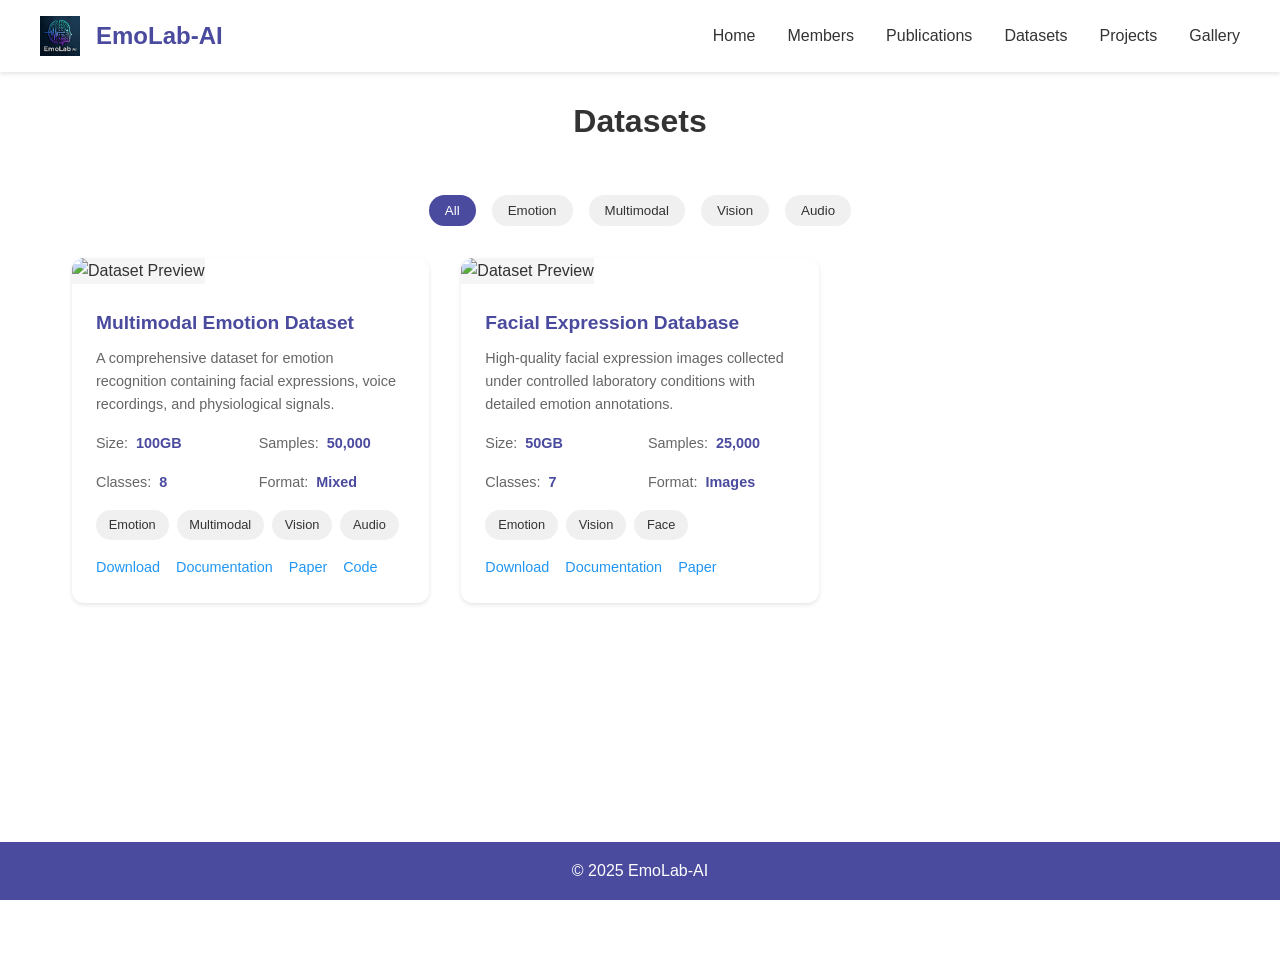
==== datasets.html @ cdc7e097 "version:1.2" ====
<!DOCTYPE html>
<html lang="en">
<head>
    <meta charset="UTF-8">
    <meta name="viewport" content="width=device-width, initial-scale=1.0">
    <title>Datasets - EmoLab-AI</title>
    <style>
        :root {
            --primary-color: #4a4a9e;
            --secondary-color: #2196F3;
            --text-color: #333;
            --background-color: #fff;
        }

        * {
            margin: 0;
            padding: 0;
            box-sizing: border-box;
        }

        body {
            font-family: 'Arial', sans-serif;
            line-height: 1.6;
            color: var(--text-color);
            background-color: var(--background-color);
            margin-bottom: 4rem;
            min-height: 100vh;
            position: relative;
            padding-bottom: 4rem;
        }

        nav {
            background-color: var(--background-color);
            padding: 1rem;
            box-shadow: 0 2px 4px rgba(0,0,0,0.1);
            position: fixed;
            width: 100%;
            top: 0;
            z-index: 1000;
        }

        .nav-container {
            max-width: 1200px;
            margin: 0 auto;
            display: flex;
            justify-content: space-between;
            align-items: center;
        }

        .logo {
            font-size: 1.5rem;
            font-weight: bold;
            color: var(--primary-color);
            text-decoration: none;
            display: flex;
            align-items: center;
            gap: 1rem;
        }

        .logo img {
            height: 40px;
            width: auto;
        }

        .nav-links {
            display: flex;
            gap: 2rem;
        }

        .nav-links a {
            text-decoration: none;
            color: var(--text-color);
            transition: color 0.3s;
        }

        .nav-links a:hover {
            color: var(--secondary-color);
        }

        .container {
            max-width: 1200px;
            margin: 0 auto;
            padding: 6rem 2rem 2rem;
        }

        .page-title {
            text-align: center;
            margin-bottom: 3rem;
        }

        .dataset-filters {
            display: flex;
            justify-content: center;
            gap: 1rem;
            margin-bottom: 2rem;
            flex-wrap: wrap;
        }

        .filter-btn {
            padding: 0.5rem 1rem;
            border: none;
            background-color: #f0f0f0;
            color: var(--text-color);
            border-radius: 20px;
            cursor: pointer;
            transition: all 0.3s;
        }

        .filter-btn:hover,
        .filter-btn.active {
            background-color: var(--primary-color);
            color: white;
        }

        .dataset-grid {
            display: grid;
            grid-template-columns: repeat(auto-fill, minmax(300px, 1fr));
            gap: 2rem;
            margin-top: 2rem;
        }

        .dataset-card {
            background: white;
            border-radius: 12px;
            overflow: hidden;
            box-shadow: 0 2px 4px rgba(0,0,0,0.1);
            transition: transform 0.3s;
        }

        .dataset-card:hover {
            transform: translateY(-5px);
        }

        .dataset-image {
            width: 100%;
            height: 200px;
            object-fit: cover;
            background-color: #f5f5f5;
        }

        .dataset-info {
            padding: 1.5rem;
        }

        .dataset-title {
            font-size: 1.2rem;
            font-weight: bold;
            color: var(--primary-color);
            margin-bottom: 0.5rem;
        }

        .dataset-description {
            font-size: 0.9rem;
            color: #666;
            margin-bottom: 1rem;
        }

        .dataset-stats {
            display: grid;
            grid-template-columns: repeat(2, 1fr);
            gap: 1rem;
            margin-bottom: 1rem;
            font-size: 0.9rem;
        }

        .stat-item {
            display: flex;
            align-items: center;
            gap: 0.5rem;
        }

        .stat-label {
            color: #666;
        }

        .stat-value {
            font-weight: bold;
            color: var(--primary-color);
        }

        .dataset-tags {
            display: flex;
            flex-wrap: wrap;
            gap: 0.5rem;
            margin-bottom: 1rem;
        }

        .dataset-tag {
            background-color: #f0f0f0;
            padding: 0.3rem 0.8rem;
            border-radius: 15px;
            font-size: 0.8rem;
            color: var(--text-color);
        }

        .dataset-links {
            display: flex;
            gap: 1rem;
            margin-top: 1rem;
        }

        .dataset-link {
            color: var(--secondary-color);
            text-decoration: none;
            font-size: 0.9rem;
            display: flex;
            align-items: center;
            gap: 0.3rem;
        }

        .dataset-link:hover {
            text-decoration: underline;
        }

        footer {
            background-color: var(--primary-color);
            color: white;
            text-align: center;
            padding: 1rem;
            position: fixed;
            bottom: 0;
            left: 0;
            width: 100%;
            z-index: 999;
        }

        @media (max-width: 768px) {
            .nav-links {
                gap: 1rem;
            }
            
            .dataset-filters {
                flex-direction: column;
                align-items: stretch;
            }

            .filter-btn {
                width: 100%;
                text-align: center;
            }

            .dataset-grid {
                grid-template-columns: 1fr;
            }
        }
    </style>
</head>
<body>
    <nav>
        <div class="nav-container">
            <a href="index.html" class="logo">
                <img src="logo.png" alt="EmoLab-AI Logo">
                EmoLab-AI
            </a>
            <div class="nav-links">
                <a href="index.html">Home</a>
                <a href="members.html">Members</a>
                <a href="publications.html">Publications</a>
                <a href="datasets.html">Datasets</a>
                <a href="projects.html">Projects</a>
                <a href="gallery.html">Gallery</a>
            </div>
        </div>
    </nav>

    <div class="container">
        <h1 class="page-title">Datasets</h1>

        <div class="dataset-filters">
            <button class="filter-btn active">All</button>
            <button class="filter-btn">Emotion</button>
            <button class="filter-btn">Multimodal</button>
            <button class="filter-btn">Vision</button>
            <button class="filter-btn">Audio</button>
        </div>

        <div class="dataset-grid">
            <!-- Example Dataset Card -->
            <div class="dataset-card">
                <img src="dataset1.jpg" alt="Dataset Preview" class="dataset-image">
                <div class="dataset-info">
                    <div class="dataset-title">Multimodal Emotion Dataset</div>
                    <div class="dataset-description">
                        A comprehensive dataset for emotion recognition containing facial expressions, voice recordings, and physiological signals.
                    </div>
                    <div class="dataset-stats">
                        <div class="stat-item">
                            <span class="stat-label">Size:</span>
                            <span class="stat-value">100GB</span>
                        </div>
                        <div class="stat-item">
                            <span class="stat-label">Samples:</span>
                            <span class="stat-value">50,000</span>
                        </div>
                        <div class="stat-item">
                            <span class="stat-label">Classes:</span>
                            <span class="stat-value">8</span>
                        </div>
                        <div class="stat-item">
                            <span class="stat-label">Format:</span>
                            <span class="stat-value">Mixed</span>
                        </div>
                    </div>
                    <div class="dataset-tags">
                        <span class="dataset-tag">Emotion</span>
                        <span class="dataset-tag">Multimodal</span>
                        <span class="dataset-tag">Vision</span>
                        <span class="dataset-tag">Audio</span>
                    </div>
                    <div class="dataset-links">
                        <a href="#" class="dataset-link">Download</a>
                        <a href="#" class="dataset-link">Documentation</a>
                        <a href="#" class="dataset-link">Paper</a>
                        <a href="#" class="dataset-link">Code</a>
                    </div>
                </div>
            </div>

            <!-- Example Dataset Card -->
            <div class="dataset-card">
                <img src="dataset2.jpg" alt="Dataset Preview" class="dataset-image">
                <div class="dataset-info">
                    <div class="dataset-title">Facial Expression Database</div>
                    <div class="dataset-description">
                        High-quality facial expression images collected under controlled laboratory conditions with detailed emotion annotations.
                    </div>
                    <div class="dataset-stats">
                        <div class="stat-item">
                            <span class="stat-label">Size:</span>
                            <span class="stat-value">50GB</span>
                        </div>
                        <div class="stat-item">
                            <span class="stat-label">Samples:</span>
                            <span class="stat-value">25,000</span>
                        </div>
                        <div class="stat-item">
                            <span class="stat-label">Classes:</span>
                            <span class="stat-value">7</span>
                        </div>
                        <div class="stat-item">
                            <span class="stat-label">Format:</span>
                            <span class="stat-value">Images</span>
                        </div>
                    </div>
                    <div class="dataset-tags">
                        <span class="dataset-tag">Emotion</span>
                        <span class="dataset-tag">Vision</span>
                        <span class="dataset-tag">Face</span>
                    </div>
                    <div class="dataset-links">
                        <a href="#" class="dataset-link">Download</a>
                        <a href="#" class="dataset-link">Documentation</a>
                        <a href="#" class="dataset-link">Paper</a>
                    </div>
                </div>
            </div>
        </div>
    </div>

    <footer>
        <p>© 2025 EmoLab-AI</p>
    </footer>

    <script>
        // Dataset filters
        document.querySelectorAll('.filter-btn').forEach(button => {
            button.addEventListener('click', () => {
                // Remove active class from all buttons
                document.querySelectorAll('.filter-btn').forEach(btn => {
                    btn.classList.remove('active');
                });
                // Add active class to clicked button
                button.classList.add('active');
                // Here you would typically filter the datasets
                // For now, this is just for demonstration
            });
        });
    </script>
</body>
</html>
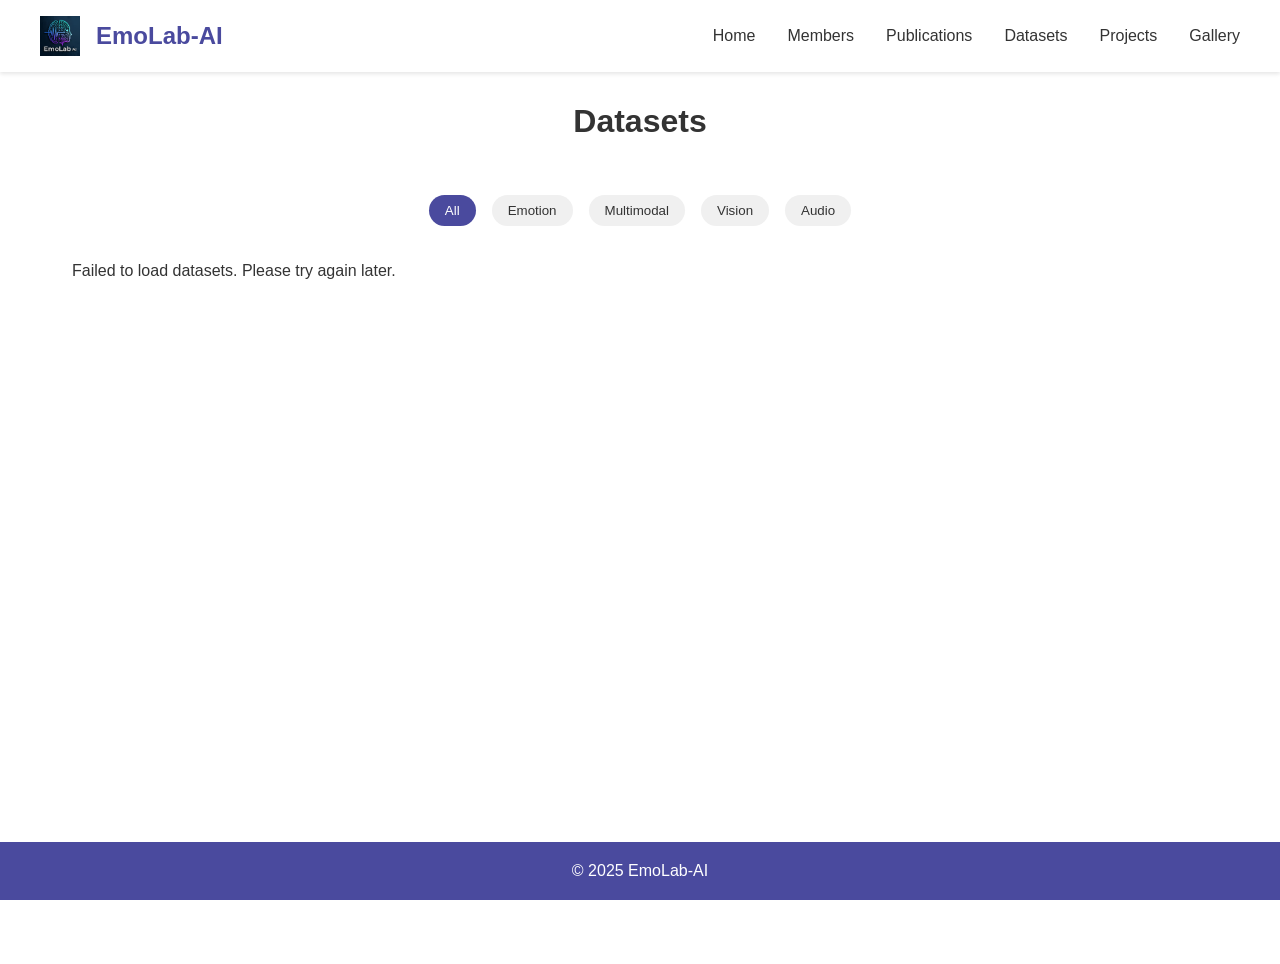
==== commit 5583855a: "浅浅更新" ====
--- a/datasets.html
+++ b/datasets.html
@@ -4,6 +4,7 @@
     <meta charset="UTF-8">
     <meta name="viewport" content="width=device-width, initial-scale=1.0">
     <title>Datasets - EmoLab-AI</title>
+    <link rel="icon" href="logo.png" type="image/png">
     <style>
         :root {
             --primary-color: #4a4a9e;
@@ -274,107 +275,13 @@
             <button class="filter-btn">Audio</button>
         </div>
 
-        <div class="dataset-grid">
-            <!-- Example Dataset Card -->
-            <div class="dataset-card">
-                <img src="dataset1.jpg" alt="Dataset Preview" class="dataset-image">
-                <div class="dataset-info">
-                    <div class="dataset-title">Multimodal Emotion Dataset</div>
-                    <div class="dataset-description">
-                        A comprehensive dataset for emotion recognition containing facial expressions, voice recordings, and physiological signals.
-                    </div>
-                    <div class="dataset-stats">
-                        <div class="stat-item">
-                            <span class="stat-label">Size:</span>
-                            <span class="stat-value">100GB</span>
-                        </div>
-                        <div class="stat-item">
-                            <span class="stat-label">Samples:</span>
-                            <span class="stat-value">50,000</span>
-                        </div>
-                        <div class="stat-item">
-                            <span class="stat-label">Classes:</span>
-                            <span class="stat-value">8</span>
-                        </div>
-                        <div class="stat-item">
-                            <span class="stat-label">Format:</span>
-                            <span class="stat-value">Mixed</span>
-                        </div>
-                    </div>
-                    <div class="dataset-tags">
-                        <span class="dataset-tag">Emotion</span>
-                        <span class="dataset-tag">Multimodal</span>
-                        <span class="dataset-tag">Vision</span>
-                        <span class="dataset-tag">Audio</span>
-                    </div>
-                    <div class="dataset-links">
-                        <a href="#" class="dataset-link">Download</a>
-                        <a href="#" class="dataset-link">Documentation</a>
-                        <a href="#" class="dataset-link">Paper</a>
-                        <a href="#" class="dataset-link">Code</a>
-                    </div>
-                </div>
-            </div>
-
-            <!-- Example Dataset Card -->
-            <div class="dataset-card">
-                <img src="dataset2.jpg" alt="Dataset Preview" class="dataset-image">
-                <div class="dataset-info">
-                    <div class="dataset-title">Facial Expression Database</div>
-                    <div class="dataset-description">
-                        High-quality facial expression images collected under controlled laboratory conditions with detailed emotion annotations.
-                    </div>
-                    <div class="dataset-stats">
-                        <div class="stat-item">
-                            <span class="stat-label">Size:</span>
-                            <span class="stat-value">50GB</span>
-                        </div>
-                        <div class="stat-item">
-                            <span class="stat-label">Samples:</span>
-                            <span class="stat-value">25,000</span>
-                        </div>
-                        <div class="stat-item">
-                            <span class="stat-label">Classes:</span>
-                            <span class="stat-value">7</span>
-                        </div>
-                        <div class="stat-item">
-                            <span class="stat-label">Format:</span>
-                            <span class="stat-value">Images</span>
-                        </div>
-                    </div>
-                    <div class="dataset-tags">
-                        <span class="dataset-tag">Emotion</span>
-                        <span class="dataset-tag">Vision</span>
-                        <span class="dataset-tag">Face</span>
-                    </div>
-                    <div class="dataset-links">
-                        <a href="#" class="dataset-link">Download</a>
-                        <a href="#" class="dataset-link">Documentation</a>
-                        <a href="#" class="dataset-link">Paper</a>
-                    </div>
-                </div>
-            </div>
-        </div>
+        <div class="dataset-grid"></div>
     </div>
 
     <footer>
         <p>© 2025 EmoLab-AI</p>
     </footer>
 
-    <script>
-        // Dataset filters
-        document.querySelectorAll('.filter-btn').forEach(button => {
-            button.addEventListener('click', () => {
-                // Remove active class from all buttons
-                document.querySelectorAll('.filter-btn').forEach(btn => {
-                    btn.classList.remove('active');
-                });
-                // Add active class to clicked button
-                button.classList.add('active');
-                // Here you would typically filter the datasets
-                // For now, this is just for demonstration
-            });
-        });
-    </script>
+    <script src="js/datasets.js"></script>
 </body>
-</html> +</html>
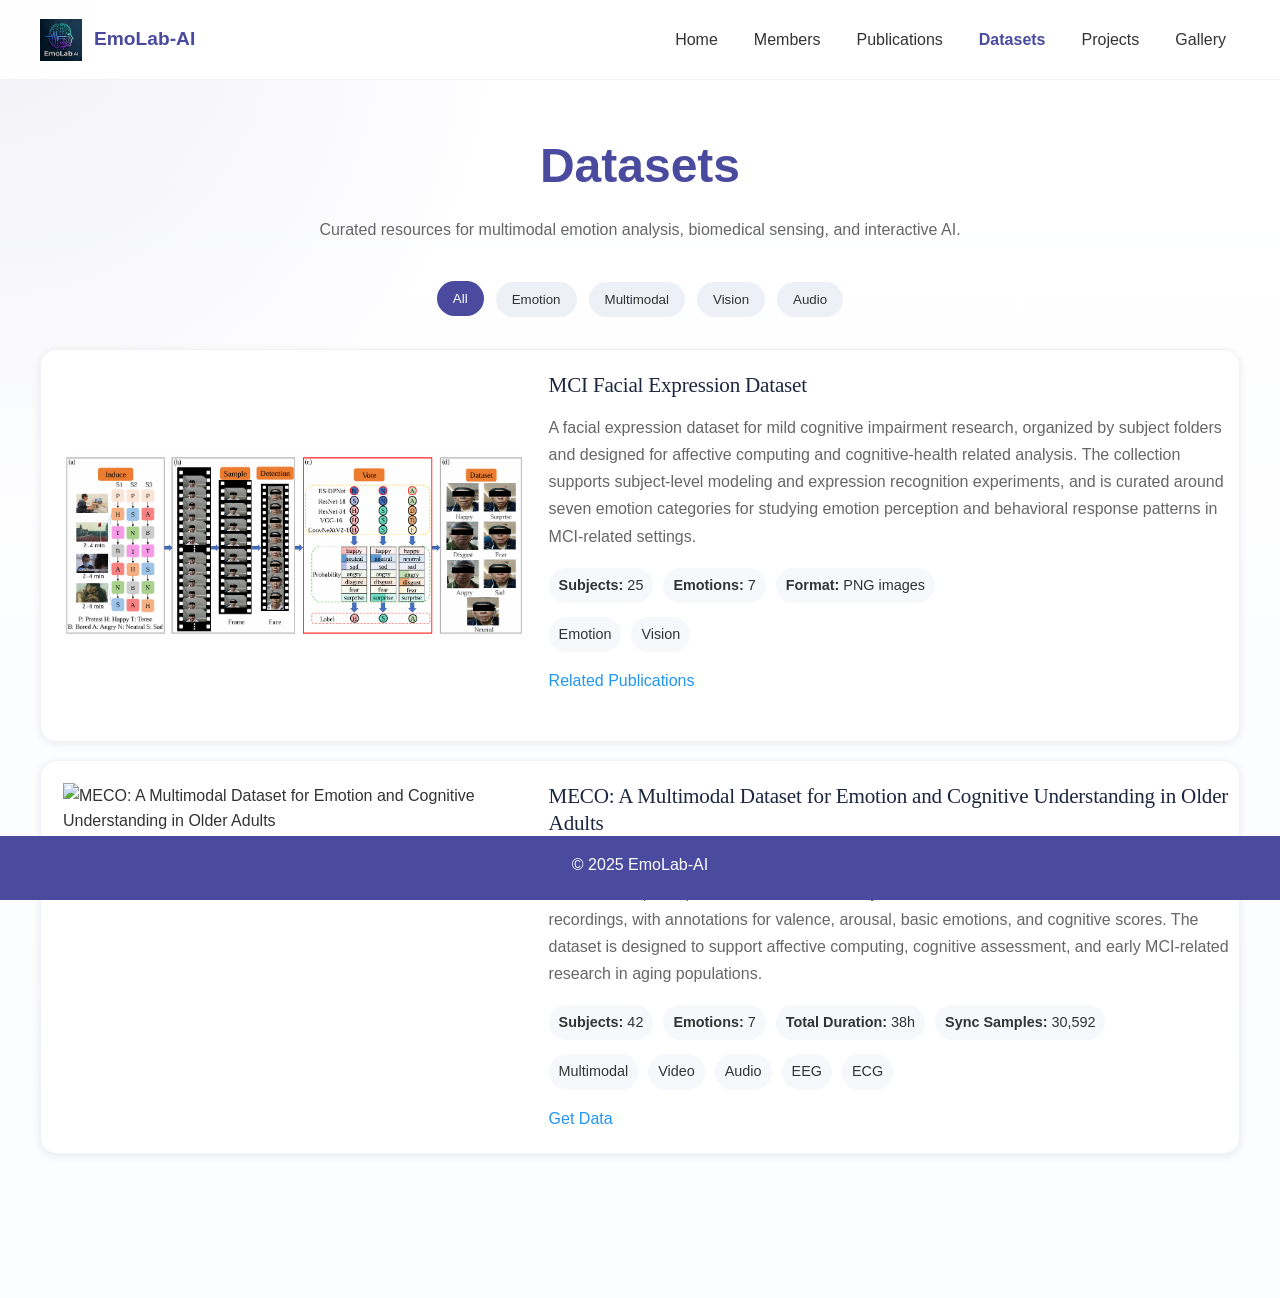
==== commit bc8a7780: "update some information" ====
--- a/datasets.html
+++ b/datasets.html
@@ -1,287 +1,129 @@
-<!DOCTYPE html>
+﻿<!DOCTYPE html>
 <html lang="en">
 <head>
     <meta charset="UTF-8">
     <meta name="viewport" content="width=device-width, initial-scale=1.0">
     <title>Datasets - EmoLab-AI</title>
     <link rel="icon" href="logo.png" type="image/png">
+    <link rel="stylesheet" href="css/common.css">
     <style>
-        :root {
-            --primary-color: #4a4a9e;
-            --secondary-color: #2196F3;
-            --text-color: #333;
-            --background-color: #fff;
-        }
-
-        * {
-            margin: 0;
-            padding: 0;
-            box-sizing: border-box;
-        }
-
-        body {
-            font-family: 'Arial', sans-serif;
-            line-height: 1.6;
-            color: var(--text-color);
-            background-color: var(--background-color);
-            margin-bottom: 4rem;
-            min-height: 100vh;
-            position: relative;
-            padding-bottom: 4rem;
-        }
-
-        nav {
-            background-color: var(--background-color);
-            padding: 1rem;
-            box-shadow: 0 2px 4px rgba(0,0,0,0.1);
-            position: fixed;
-            width: 100%;
-            top: 0;
-            z-index: 1000;
-        }
-
-        .nav-container {
-            max-width: 1200px;
-            margin: 0 auto;
-            display: flex;
-            justify-content: space-between;
-            align-items: center;
-        }
-
-        .logo {
-            font-size: 1.5rem;
-            font-weight: bold;
-            color: var(--primary-color);
-            text-decoration: none;
-            display: flex;
-            align-items: center;
-            gap: 1rem;
-        }
-
-        .logo img {
-            height: 40px;
-            width: auto;
-        }
-
-        .nav-links {
-            display: flex;
-            gap: 2rem;
-        }
-
-        .nav-links a {
-            text-decoration: none;
-            color: var(--text-color);
-            transition: color 0.3s;
-        }
-
-        .nav-links a:hover {
-            color: var(--secondary-color);
-        }
-
-        .container {
-            max-width: 1200px;
-            margin: 0 auto;
-            padding: 6rem 2rem 2rem;
-        }
-
-        .page-title {
-            text-align: center;
-            margin-bottom: 3rem;
-        }
-
-        .dataset-filters {
-            display: flex;
-            justify-content: center;
-            gap: 1rem;
-            margin-bottom: 2rem;
-            flex-wrap: wrap;
-        }
-
-        .filter-btn {
-            padding: 0.5rem 1rem;
-            border: none;
-            background-color: #f0f0f0;
-            color: var(--text-color);
-            border-radius: 20px;
-            cursor: pointer;
-            transition: all 0.3s;
-        }
-
-        .filter-btn:hover,
-        .filter-btn.active {
-            background-color: var(--primary-color);
-            color: white;
-        }
-
         .dataset-grid {
             display: grid;
-            grid-template-columns: repeat(auto-fill, minmax(300px, 1fr));
-            gap: 2rem;
-            margin-top: 2rem;
+            grid-template-columns: 1fr;
+            gap: 18px;
         }
 
         .dataset-card {
-            background: white;
-            border-radius: 12px;
+            display: flex;
+            gap: 24px;
+            padding: 22px;
+            align-items: stretch;
             overflow: hidden;
-            box-shadow: 0 2px 4px rgba(0,0,0,0.1);
-            transition: transform 0.3s;
-        }
-
-        .dataset-card:hover {
-            transform: translateY(-5px);
         }
 
         .dataset-image {
-            width: 100%;
-            height: 200px;
-            object-fit: cover;
-            background-color: #f5f5f5;
+            width: 40%;
+            flex: 0 0 40%;
+            aspect-ratio: 4 / 3;
+            object-fit: contain;
+            background: transparent;
+            border: 0;
+            border-radius: 0;
+            padding: 0;
         }
 
         .dataset-info {
-            padding: 1.5rem;
+            width: 60%;
+            flex: 0 0 60%;
+            padding: 0;
+            min-width: 0;
         }
 
         .dataset-title {
-            font-size: 1.2rem;
-            font-weight: bold;
-            color: var(--primary-color);
-            margin-bottom: 0.5rem;
+            margin: 0 0 14px;
+            font-size: clamp(1.28rem, 1.65vw, 1.72rem);
+            line-height: 1.3;
+            letter-spacing: -0.01em;
+            color: #1d2740;
+            font-family: Georgia, "Times New Roman", serif;
+            font-weight: 400;
         }
 
         .dataset-description {
-            font-size: 0.9rem;
-            color: #666;
-            margin-bottom: 1rem;
+            margin: 0 0 18px;
+            color: var(--muted-text-color);
+            line-height: 1.7;
+        }
+
+        .dataset-stats,
+        .dataset-tags,
+        .dataset-links {
+            display: flex;
+            flex-wrap: wrap;
+            gap: 10px;
         }
 
         .dataset-stats {
-            display: grid;
-            grid-template-columns: repeat(2, 1fr);
-            gap: 1rem;
-            margin-bottom: 1rem;
+            margin-bottom: 14px;
+        }
+
+        .stat-item,
+        .dataset-tag {
+            padding: 6px 10px;
+            border-radius: 999px;
+            background: var(--surface-color);
             font-size: 0.9rem;
         }
 
-        .stat-item {
-            display: flex;
-            align-items: center;
-            gap: 0.5rem;
-        }
-
-        .stat-label {
-            color: #666;
-        }
-
-        .stat-value {
-            font-weight: bold;
-            color: var(--primary-color);
-        }
-
-        .dataset-tags {
-            display: flex;
-            flex-wrap: wrap;
-            gap: 0.5rem;
-            margin-bottom: 1rem;
-        }
-
-        .dataset-tag {
-            background-color: #f0f0f0;
-            padding: 0.3rem 0.8rem;
-            border-radius: 15px;
-            font-size: 0.8rem;
-            color: var(--text-color);
-        }
-
         .dataset-links {
-            display: flex;
-            gap: 1rem;
-            margin-top: 1rem;
+            margin-top: 16px;
         }
 
         .dataset-link {
             color: var(--secondary-color);
             text-decoration: none;
-            font-size: 0.9rem;
-            display: flex;
-            align-items: center;
-            gap: 0.3rem;
         }
 
-        .dataset-link:hover {
-            text-decoration: underline;
-        }
-
-        footer {
-            background-color: var(--primary-color);
-            color: white;
-            text-align: center;
-            padding: 1rem;
-            position: fixed;
-            bottom: 0;
-            left: 0;
-            width: 100%;
-            z-index: 999;
-        }
-
-        @media (max-width: 768px) {
-            .nav-links {
-                gap: 1rem;
-            }
-            
-            .dataset-filters {
+        @media (max-width: 860px) {
+            .dataset-card {
                 flex-direction: column;
-                align-items: stretch;
             }
 
-            .filter-btn {
+            .dataset-image,
+            .dataset-info {
                 width: 100%;
-                text-align: center;
+                flex-basis: auto;
             }
 
-            .dataset-grid {
-                grid-template-columns: 1fr;
+            .dataset-image {
+                aspect-ratio: 16 / 9;
             }
         }
     </style>
 </head>
-<body>
-    <nav>
-        <div class="nav-container">
-            <a href="index.html" class="logo">
-                <img src="logo.png" alt="EmoLab-AI Logo">
-                EmoLab-AI
-            </a>
-            <div class="nav-links">
-                <a href="index.html">Home</a>
-                <a href="members.html">Members</a>
-                <a href="publications.html">Publications</a>
-                <a href="datasets.html">Datasets</a>
-                <a href="projects.html">Projects</a>
-                <a href="gallery.html">Gallery</a>
+<body data-page="datasets">
+    <div data-site-nav></div>
+
+    <main>
+        <section class="page-section">
+            <div class="container">
+                <h1 class="page-title">Datasets</h1>
+                <p class="page-subtitle">Curated resources for multimodal emotion analysis, biomedical sensing, and interactive AI.</p>
+                <div class="filter-bar">
+                    <button class="filter-btn active">All</button>
+                    <button class="filter-btn">Emotion</button>
+                    <button class="filter-btn">Multimodal</button>
+                    <button class="filter-btn">Vision</button>
+                    <button class="filter-btn">Audio</button>
+                </div>
+                <div class="dataset-grid"></div>
             </div>
-        </div>
-    </nav>
+        </section>
+    </main>
 
-    <div class="container">
-        <h1 class="page-title">Datasets</h1>
+    <div data-site-footer></div>
 
-        <div class="dataset-filters">
-            <button class="filter-btn active">All</button>
-            <button class="filter-btn">Emotion</button>
-            <button class="filter-btn">Multimodal</button>
-            <button class="filter-btn">Vision</button>
-            <button class="filter-btn">Audio</button>
-        </div>
-
-        <div class="dataset-grid"></div>
-    </div>
-
-    <footer>
-        <p>© 2025 EmoLab-AI</p>
-    </footer>
-
+    <script src="js/site.js"></script>
     <script src="js/datasets.js"></script>
 </body>
-</html>+</html>
--- a/css/common.css
+++ b/css/common.css
@@ -0,0 +1,241 @@
+﻿:root {
+    --primary-color: #4a4a9e;
+    --secondary-color: #2196f3;
+    --text-color: #333333;
+    --muted-text-color: #666666;
+    --border-color: #e7e7ef;
+    --background-color: #ffffff;
+    --surface-color: #f7f8fc;
+    --shadow-sm: 0 2px 8px rgba(18, 25, 38, 0.08);
+    --shadow-md: 0 10px 30px rgba(18, 25, 38, 0.12);
+    --radius-sm: 10px;
+    --radius-md: 16px;
+    --radius-lg: 24px;
+    --content-width: 1200px;
+    --nav-height: 80px;
+    --footer-height: 64px;
+}
+
+* {
+    box-sizing: border-box;
+}
+
+html {
+    scroll-behavior: smooth;
+}
+
+body {
+    margin: 0;
+    font-family: "Segoe UI", Arial, sans-serif;
+    line-height: 1.6;
+    color: var(--text-color);
+    background:
+        radial-gradient(circle at top left, rgba(74, 74, 158, 0.08), transparent 28%),
+        linear-gradient(180deg, #ffffff 0%, #fbfcff 100%);
+}
+
+img {
+    max-width: 100%;
+    display: block;
+}
+
+a {
+    color: inherit;
+}
+
+main {
+    min-height: calc(100vh - var(--nav-height));
+    padding-top: var(--nav-height);
+    padding-bottom: calc(var(--footer-height) + 32px);
+}
+
+.container {
+    width: min(var(--content-width), calc(100% - 32px));
+    margin: 0 auto;
+}
+
+.site-nav {
+    position: fixed;
+    top: 0;
+    left: 0;
+    right: 0;
+    z-index: 1000;
+    height: var(--nav-height);
+    background: rgba(255, 255, 255, 0.92);
+    backdrop-filter: blur(16px);
+    border-bottom: 1px solid rgba(74, 74, 158, 0.08);
+}
+
+.site-nav__inner {
+    height: 100%;
+    display: flex;
+    align-items: center;
+    justify-content: space-between;
+    gap: 24px;
+}
+
+.site-brand {
+    display: inline-flex;
+    align-items: center;
+    gap: 12px;
+    text-decoration: none;
+    font-weight: 700;
+    font-size: 1.2rem;
+    color: var(--primary-color);
+}
+
+.site-brand img {
+    width: 42px;
+    height: 42px;
+    object-fit: contain;
+}
+
+.site-nav__links {
+    display: flex;
+    flex-wrap: wrap;
+    gap: 8px;
+}
+
+.site-nav__links a {
+    text-decoration: none;
+    color: var(--text-color);
+    padding: 10px 14px;
+    font-weight: 400;
+    transition: color 0.2s ease, font-weight 0.2s ease;
+}
+
+.site-nav__links a:hover,
+.site-nav__links a.is-active {
+    color: var(--primary-color);
+    font-weight: 700;
+}
+
+.page-section {
+    padding: 48px 0;
+}
+
+.page-title {
+    margin: 0 0 12px;
+    text-align: center;
+    font-size: clamp(2rem, 4vw, 3rem);
+    color: var(--primary-color);
+}
+
+.page-subtitle {
+    max-width: 760px;
+    margin: 0 auto 40px;
+    text-align: center;
+    color: var(--muted-text-color);
+}
+
+.hero-banner {
+    padding: 72px 0 48px;
+    color: #ffffff;
+    background: linear-gradient(135deg, #3f4398 0%, #2296f3 100%);
+}
+
+.hero-banner h1 {
+    margin: 0;
+    font-size: clamp(2.6rem, 7vw, 4.8rem);
+    line-height: 1.05;
+}
+
+.hero-banner p {
+    margin: 18px 0 0;
+    max-width: 720px;
+    font-size: 1.1rem;
+}
+
+.card {
+    background: var(--background-color);
+    border: 1px solid rgba(74, 74, 158, 0.08);
+    border-radius: var(--radius-md);
+    box-shadow: var(--shadow-sm);
+}
+
+.filter-bar {
+    display: flex;
+    justify-content: center;
+    flex-wrap: wrap;
+    gap: 12px;
+    margin-bottom: 32px;
+}
+
+.filter-btn {
+    border: 0;
+    border-radius: 999px;
+    padding: 10px 16px;
+    background: #edf1f7;
+    color: var(--text-color);
+    cursor: pointer;
+    transition: transform 0.2s ease, background-color 0.2s ease, color 0.2s ease;
+}
+
+.filter-btn:hover,
+.filter-btn.active {
+    background: var(--primary-color);
+    color: #ffffff;
+    transform: translateY(-1px);
+}
+
+.empty-state {
+    margin: 0;
+    padding: 28px;
+    text-align: center;
+    color: var(--muted-text-color);
+    background: rgba(74, 74, 158, 0.04);
+    border-radius: var(--radius-md);
+}
+
+.site-footer {
+    background-color: var(--primary-color);
+    color: white;
+    text-align: center;
+    padding: 1rem;
+    position: fixed;
+    bottom: 0;
+    left: 0;
+    width: 100%;
+    min-height: var(--footer-height);
+    z-index: 999;
+}
+
+.site-footer__inner {
+    max-width: 1200px;
+    margin: 0 auto;
+}
+
+.site-footer__inner p {
+    margin: 0;
+}
+
+@media (max-width: 860px) {
+    .site-nav {
+        height: auto;
+    }
+
+    main {
+        padding-top: 130px;
+        padding-bottom: calc(var(--footer-height) + 28px);
+    }
+
+    .site-nav__inner {
+        padding: 14px 0;
+        align-items: flex-start;
+        flex-direction: column;
+    }
+
+    .site-nav__links {
+        width: 100%;
+    }
+}
+
+@media (max-width: 640px) {
+    .container {
+        width: min(var(--content-width), calc(100% - 24px));
+    }
+
+    .page-section {
+        padding: 40px 0;
+    }
+}
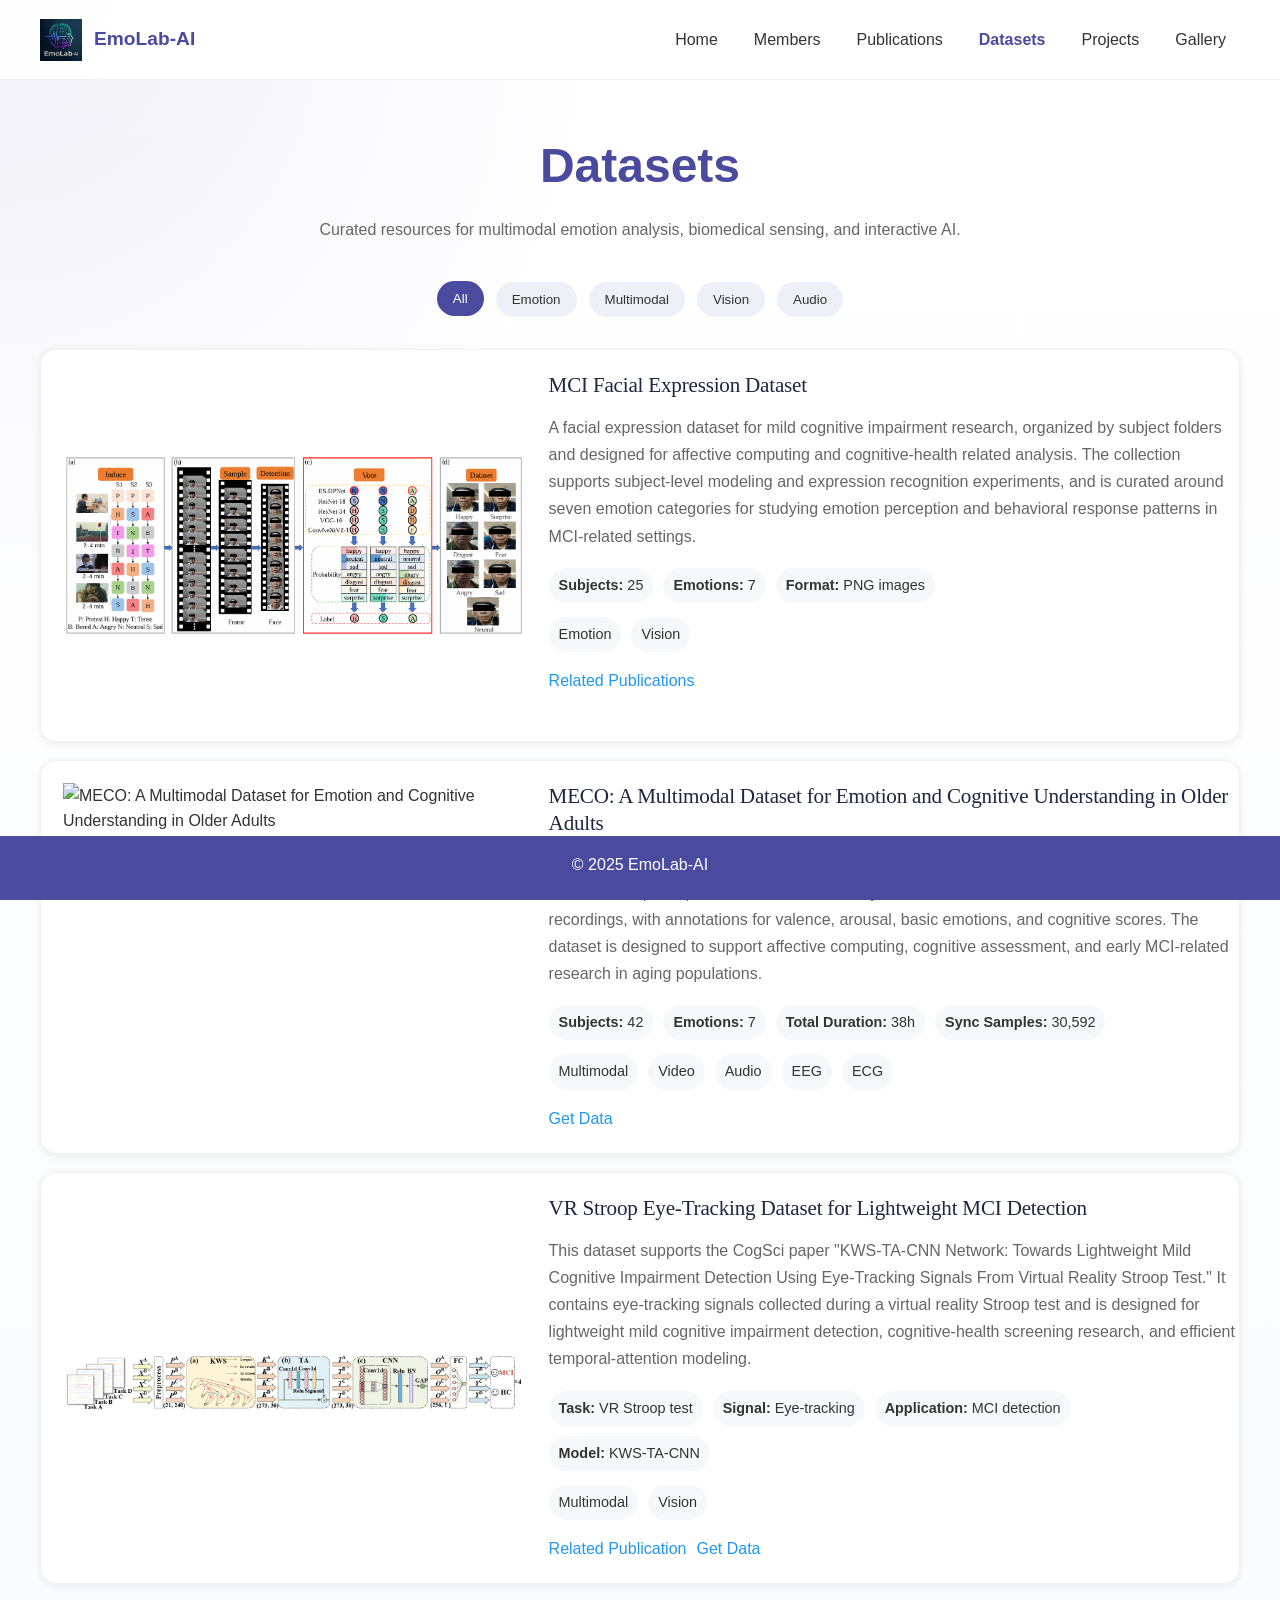
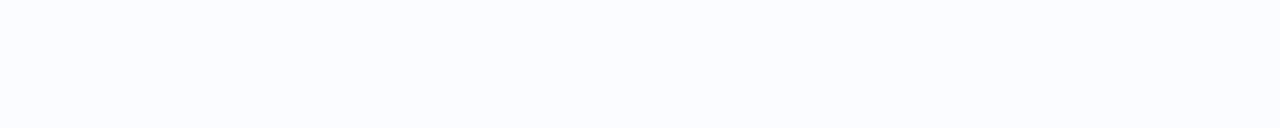
==== commit eacbddf8: "fix(members, publications): update script versioning and improve dataset link rendering" ====
--- a/datasets.html
+++ b/datasets.html
@@ -80,8 +80,110 @@
         }
 
         .dataset-link {
+            border: 0;
+            background: transparent;
             color: var(--secondary-color);
             text-decoration: none;
+            cursor: pointer;
+            font: inherit;
+            padding: 0;
+        }
+
+        .dataset-link:hover {
+            text-decoration: underline;
+        }
+
+        .dataset-modal {
+            position: fixed;
+            inset: 0;
+            z-index: 1000;
+            display: none;
+            align-items: center;
+            justify-content: center;
+            padding: 28px;
+            background: rgba(15, 23, 42, 0.58);
+        }
+
+        .dataset-modal.is-open {
+            display: flex;
+        }
+
+        .dataset-modal-panel {
+            width: min(960px, 100%);
+            max-height: 92vh;
+            display: flex;
+            flex-direction: column;
+            overflow: hidden;
+            border-radius: 8px;
+            background: #fff;
+            box-shadow: 0 24px 70px rgba(15, 23, 42, 0.3);
+        }
+
+        .dataset-modal-header {
+            display: flex;
+            align-items: flex-start;
+            justify-content: space-between;
+            gap: 18px;
+            padding: 20px 22px 16px;
+            border-bottom: 1px solid var(--border-color);
+        }
+
+        .dataset-modal-title {
+            margin: 0 0 8px;
+            color: #1d2740;
+            font-size: 1.25rem;
+            line-height: 1.35;
+            font-family: Georgia, "Times New Roman", serif;
+            font-weight: 400;
+        }
+
+        .dataset-modal-note {
+            margin: 0;
+            color: var(--muted-text-color);
+            line-height: 1.55;
+        }
+
+        .dataset-modal-close {
+            flex: 0 0 auto;
+            width: 36px;
+            height: 36px;
+            border: 1px solid var(--border-color);
+            border-radius: 50%;
+            background: #fff;
+            color: #1d2740;
+            cursor: pointer;
+            font-size: 1.35rem;
+            line-height: 1;
+        }
+
+        .dataset-modal-actions {
+            display: flex;
+            flex-wrap: wrap;
+            gap: 12px;
+            padding: 14px 22px;
+            border-bottom: 1px solid var(--border-color);
+        }
+
+        .dataset-modal-action {
+            border: 1.5px solid #2b64ff;
+            border-radius: 8px;
+            padding: 8px 14px;
+            background: #fff;
+            color: #2b64ff;
+            text-decoration: none;
+            font-size: 0.96rem;
+            line-height: 1;
+        }
+
+        .dataset-modal-action:hover {
+            background: #2b64ff;
+            color: #fff;
+        }
+
+        .dataset-modal-frame {
+            width: 100%;
+            height: min(68vh, 720px);
+            border: 0;
         }
 
         @media (max-width: 860px) {
@@ -97,6 +199,22 @@
 
             .dataset-image {
                 aspect-ratio: 16 / 9;
+            }
+
+            .dataset-modal {
+                padding: 12px;
+            }
+
+            .dataset-modal-header {
+                padding: 16px;
+            }
+
+            .dataset-modal-actions {
+                padding: 12px 16px;
+            }
+
+            .dataset-modal-frame {
+                height: 62vh;
             }
         }
     </style>
@@ -121,6 +239,23 @@
         </section>
     </main>
 
+    <div class="dataset-modal" id="datasetAccessModal" aria-hidden="true">
+        <div class="dataset-modal-panel" role="dialog" aria-modal="true" aria-labelledby="datasetAccessTitle">
+            <div class="dataset-modal-header">
+                <div>
+                    <h2 class="dataset-modal-title" id="datasetAccessTitle">Dataset Access Application Form</h2>
+                    <p class="dataset-modal-note">Please print and complete this application form, then send the signed copy to <a href="mailto:shuai@stu.njmu.edu.cn">shuai@stu.njmu.edu.cn</a>.</p>
+                </div>
+                <button class="dataset-modal-close" type="button" data-close-dataset-modal aria-label="Close">&times;</button>
+            </div>
+            <div class="dataset-modal-actions">
+                <a class="dataset-modal-action" id="datasetApplicationOpenLink" href="info/datasets/license_1220.pdf" target="_blank" rel="noreferrer">Open PDF</a>
+                <a class="dataset-modal-action" href="mailto:shuai@stu.njmu.edu.cn">Email Completed Form</a>
+            </div>
+            <iframe class="dataset-modal-frame" id="datasetApplicationFrame" title="Dataset access application form"></iframe>
+        </div>
+    </div>
+
     <div data-site-footer></div>
 
     <script src="js/site.js"></script>
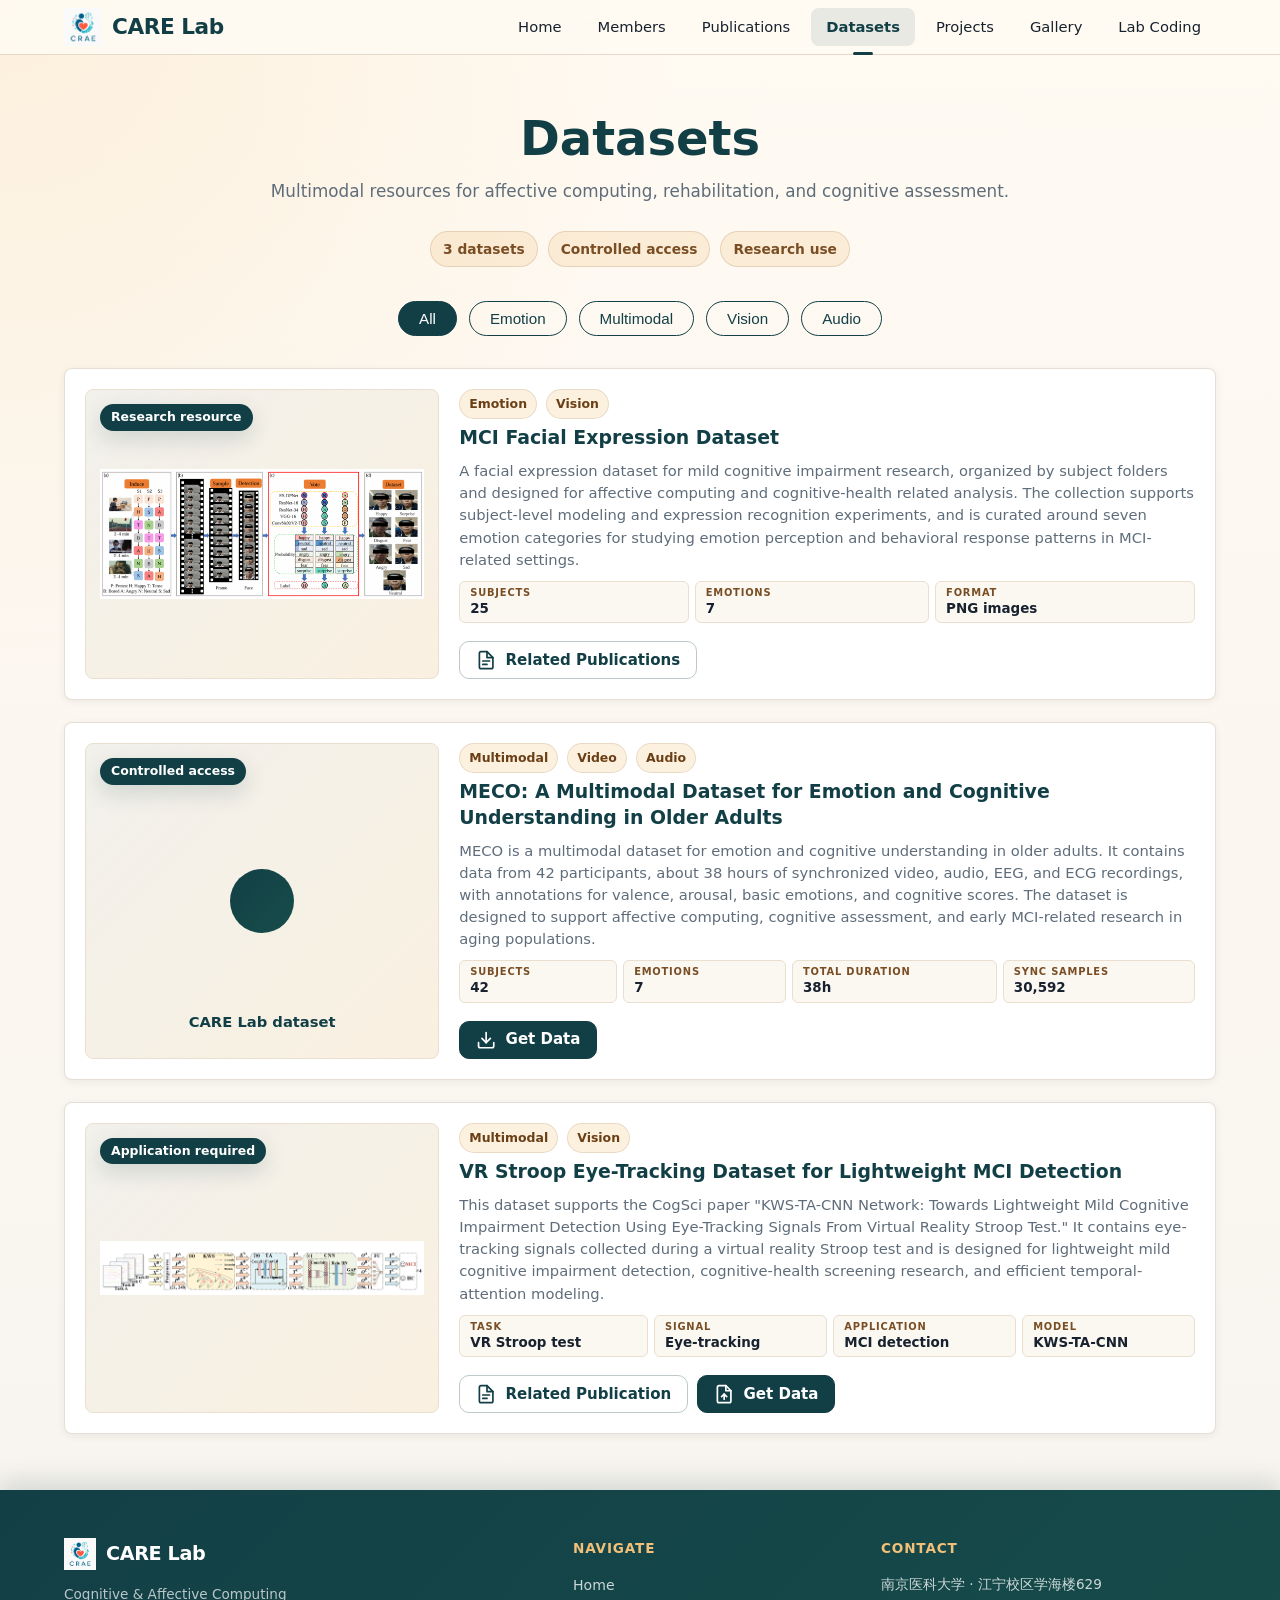
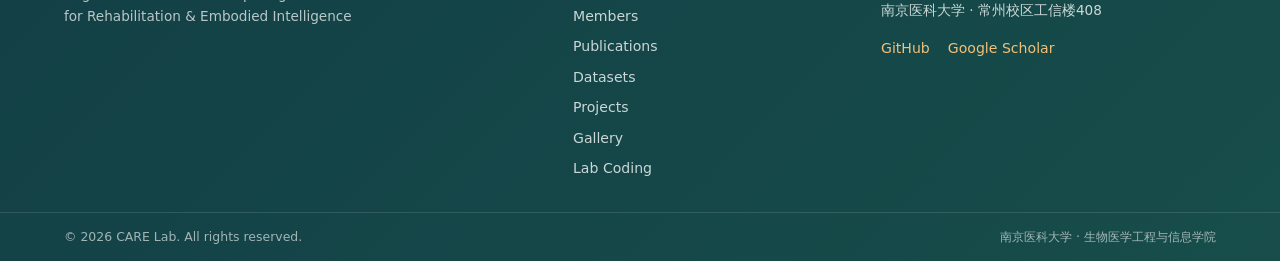
==== commit ba53d4f6: "feat: restructure project for CARE Lab branding and add new member information" ====
--- a/datasets.html
+++ b/datasets.html
@@ -3,221 +3,11 @@
 <head>
     <meta charset="UTF-8">
     <meta name="viewport" content="width=device-width, initial-scale=1.0">
-    <title>Datasets - EmoLab-AI</title>
+    <meta name="color-scheme" content="light dark">
+    <title>Datasets - CARE Lab</title>
     <link rel="icon" href="logo.png" type="image/png">
     <link rel="stylesheet" href="css/common.css">
-    <style>
-        .dataset-grid {
-            display: grid;
-            grid-template-columns: 1fr;
-            gap: 18px;
-        }
-
-        .dataset-card {
-            display: flex;
-            gap: 24px;
-            padding: 22px;
-            align-items: stretch;
-            overflow: hidden;
-        }
-
-        .dataset-image {
-            width: 40%;
-            flex: 0 0 40%;
-            aspect-ratio: 4 / 3;
-            object-fit: contain;
-            background: transparent;
-            border: 0;
-            border-radius: 0;
-            padding: 0;
-        }
-
-        .dataset-info {
-            width: 60%;
-            flex: 0 0 60%;
-            padding: 0;
-            min-width: 0;
-        }
-
-        .dataset-title {
-            margin: 0 0 14px;
-            font-size: clamp(1.28rem, 1.65vw, 1.72rem);
-            line-height: 1.3;
-            letter-spacing: -0.01em;
-            color: #1d2740;
-            font-family: Georgia, "Times New Roman", serif;
-            font-weight: 400;
-        }
-
-        .dataset-description {
-            margin: 0 0 18px;
-            color: var(--muted-text-color);
-            line-height: 1.7;
-        }
-
-        .dataset-stats,
-        .dataset-tags,
-        .dataset-links {
-            display: flex;
-            flex-wrap: wrap;
-            gap: 10px;
-        }
-
-        .dataset-stats {
-            margin-bottom: 14px;
-        }
-
-        .stat-item,
-        .dataset-tag {
-            padding: 6px 10px;
-            border-radius: 999px;
-            background: var(--surface-color);
-            font-size: 0.9rem;
-        }
-
-        .dataset-links {
-            margin-top: 16px;
-        }
-
-        .dataset-link {
-            border: 0;
-            background: transparent;
-            color: var(--secondary-color);
-            text-decoration: none;
-            cursor: pointer;
-            font: inherit;
-            padding: 0;
-        }
-
-        .dataset-link:hover {
-            text-decoration: underline;
-        }
-
-        .dataset-modal {
-            position: fixed;
-            inset: 0;
-            z-index: 1000;
-            display: none;
-            align-items: center;
-            justify-content: center;
-            padding: 28px;
-            background: rgba(15, 23, 42, 0.58);
-        }
-
-        .dataset-modal.is-open {
-            display: flex;
-        }
-
-        .dataset-modal-panel {
-            width: min(960px, 100%);
-            max-height: 92vh;
-            display: flex;
-            flex-direction: column;
-            overflow: hidden;
-            border-radius: 8px;
-            background: #fff;
-            box-shadow: 0 24px 70px rgba(15, 23, 42, 0.3);
-        }
-
-        .dataset-modal-header {
-            display: flex;
-            align-items: flex-start;
-            justify-content: space-between;
-            gap: 18px;
-            padding: 20px 22px 16px;
-            border-bottom: 1px solid var(--border-color);
-        }
-
-        .dataset-modal-title {
-            margin: 0 0 8px;
-            color: #1d2740;
-            font-size: 1.25rem;
-            line-height: 1.35;
-            font-family: Georgia, "Times New Roman", serif;
-            font-weight: 400;
-        }
-
-        .dataset-modal-note {
-            margin: 0;
-            color: var(--muted-text-color);
-            line-height: 1.55;
-        }
-
-        .dataset-modal-close {
-            flex: 0 0 auto;
-            width: 36px;
-            height: 36px;
-            border: 1px solid var(--border-color);
-            border-radius: 50%;
-            background: #fff;
-            color: #1d2740;
-            cursor: pointer;
-            font-size: 1.35rem;
-            line-height: 1;
-        }
-
-        .dataset-modal-actions {
-            display: flex;
-            flex-wrap: wrap;
-            gap: 12px;
-            padding: 14px 22px;
-            border-bottom: 1px solid var(--border-color);
-        }
-
-        .dataset-modal-action {
-            border: 1.5px solid #2b64ff;
-            border-radius: 8px;
-            padding: 8px 14px;
-            background: #fff;
-            color: #2b64ff;
-            text-decoration: none;
-            font-size: 0.96rem;
-            line-height: 1;
-        }
-
-        .dataset-modal-action:hover {
-            background: #2b64ff;
-            color: #fff;
-        }
-
-        .dataset-modal-frame {
-            width: 100%;
-            height: min(68vh, 720px);
-            border: 0;
-        }
-
-        @media (max-width: 860px) {
-            .dataset-card {
-                flex-direction: column;
-            }
-
-            .dataset-image,
-            .dataset-info {
-                width: 100%;
-                flex-basis: auto;
-            }
-
-            .dataset-image {
-                aspect-ratio: 16 / 9;
-            }
-
-            .dataset-modal {
-                padding: 12px;
-            }
-
-            .dataset-modal-header {
-                padding: 16px;
-            }
-
-            .dataset-modal-actions {
-                padding: 12px 16px;
-            }
-
-            .dataset-modal-frame {
-                height: 62vh;
-            }
-        }
-    </style>
+    <link rel="stylesheet" href="css/datasets.css">
 </head>
 <body data-page="datasets">
     <div data-site-nav></div>
@@ -226,7 +16,12 @@
         <section class="page-section">
             <div class="container">
                 <h1 class="page-title">Datasets</h1>
-                <p class="page-subtitle">Curated resources for multimodal emotion analysis, biomedical sensing, and interactive AI.</p>
+                <p class="page-subtitle">Multimodal resources for affective computing, rehabilitation, and cognitive assessment.</p>
+                <div class="dataset-summary" aria-label="Dataset catalog summary">
+                    <span>3 datasets</span>
+                    <span>Controlled access</span>
+                    <span>Research use</span>
+                </div>
                 <div class="filter-bar">
                     <button class="filter-btn active">All</button>
                     <button class="filter-btn">Emotion</button>
--- a/css/common.css
+++ b/css/common.css
@@ -1,37 +1,23 @@
-﻿:root {
-    --primary-color: #4a4a9e;
-    --secondary-color: #2196f3;
-    --text-color: #333333;
-    --muted-text-color: #666666;
-    --border-color: #e7e7ef;
-    --background-color: #ffffff;
-    --surface-color: #f7f8fc;
-    --shadow-sm: 0 2px 8px rgba(18, 25, 38, 0.08);
-    --shadow-md: 0 10px 30px rgba(18, 25, 38, 0.12);
-    --radius-sm: 10px;
-    --radius-md: 16px;
-    --radius-lg: 24px;
-    --content-width: 1200px;
-    --nav-height: 80px;
-    --footer-height: 64px;
+/* === Base & Reset === */
+html {
+    scroll-behavior: smooth;
 }
 
 * {
     box-sizing: border-box;
 }
 
-html {
-    scroll-behavior: smooth;
-}
-
 body {
+    font-family: "Segoe UI", system-ui, -apple-system, sans-serif;
     margin: 0;
-    font-family: "Segoe UI", Arial, sans-serif;
+    padding: 0;
     line-height: 1.6;
     color: var(--text-color);
     background:
-        radial-gradient(circle at top left, rgba(74, 74, 158, 0.08), transparent 28%),
-        linear-gradient(180deg, #ffffff 0%, #fbfcff 100%);
+        radial-gradient(circle at top left, rgba(242, 192, 120, 0.18), transparent 30%),
+        linear-gradient(180deg, #fffaf2 0%, #f6f3ee 100%);
+    min-height: 100vh;
+    overflow-x: hidden;
 }
 
 img {
@@ -43,81 +29,59 @@
     color: inherit;
 }
 
+/* === CSS Variables === */
+:root {
+    --primary-color: #123f46;
+    --primary-hover: #0b3036;
+    --secondary-color: #7a4e24;
+    --accent-color: #f2c078;
+    --accent-soft: #f6d89a;
+    --text-color: #18222f;
+    --muted-text-color: #5f6d7a;
+    --border-color: #e4d9ca;
+    --background-color: #f6f3ee;
+    --surface-color: #ffffff;
+    --white: #ffffff;
+    --filter-btn-bg: #efe9dd;
+    --nav-bg: rgba(255, 250, 242, 0.94);
+    --primary-bg-light: rgba(18, 63, 70, 0.09);
+    --primary-bg-lighter: rgba(18, 63, 70, 0.06);
+    --primary-bg-lightest: rgba(18, 63, 70, 0.04);
+    --accent-bg-light: rgba(242, 192, 120, 0.22);
+    --primary-glow: rgba(18, 63, 70, 0.16);
+    --modal-overlay: rgba(15, 23, 42, 0.58);
+    --modal-shadow: 0 24px 70px rgba(15, 23, 42, 0.3);
+    --shadow-sm: 0 2px 8px rgba(0, 0, 0, 0.06);
+    --shadow-md: 0 10px 30px rgba(0, 0, 0, 0.1);
+    --radius-sm: 8px;
+    --radius-md: 14px;
+    --nav-height: 56px;
+    --footer-height: 74px;
+    --content-width: 1200px;
+    --font-serif: Georgia, "Times New Roman", serif;
+    --font-mono: 'Consolas', 'Courier New', monospace;
+}
+
+/* === Layout === */
+.container {
+    max-width: var(--content-width);
+    margin: 0 auto;
+    padding: 0 24px;
+}
+
 main {
-    min-height: calc(100vh - var(--nav-height));
-    padding-top: var(--nav-height);
-    padding-bottom: calc(var(--footer-height) + 32px);
-}
-
-.container {
-    width: min(var(--content-width), calc(100% - 32px));
-    margin: 0 auto;
-}
-
-.site-nav {
-    position: fixed;
-    top: 0;
-    left: 0;
-    right: 0;
-    z-index: 1000;
-    height: var(--nav-height);
-    background: rgba(255, 255, 255, 0.92);
-    backdrop-filter: blur(16px);
-    border-bottom: 1px solid rgba(74, 74, 158, 0.08);
-}
-
-.site-nav__inner {
-    height: 100%;
-    display: flex;
-    align-items: center;
-    justify-content: space-between;
-    gap: 24px;
-}
-
-.site-brand {
-    display: inline-flex;
-    align-items: center;
-    gap: 12px;
-    text-decoration: none;
-    font-weight: 700;
-    font-size: 1.2rem;
-    color: var(--primary-color);
-}
-
-.site-brand img {
-    width: 42px;
-    height: 42px;
-    object-fit: contain;
-}
-
-.site-nav__links {
-    display: flex;
-    flex-wrap: wrap;
-    gap: 8px;
-}
-
-.site-nav__links a {
-    text-decoration: none;
-    color: var(--text-color);
-    padding: 10px 14px;
-    font-weight: 400;
-    transition: color 0.2s ease, font-weight 0.2s ease;
-}
-
-.site-nav__links a:hover,
-.site-nav__links a.is-active {
-    color: var(--primary-color);
-    font-weight: 700;
+    min-height: calc(100vh - 140px);
 }
 
 .page-section {
-    padding: 48px 0;
+    padding: 56px 0;
 }
 
 .page-title {
     margin: 0 0 12px;
     text-align: center;
     font-size: clamp(2rem, 4vw, 3rem);
+    line-height: 1.15;
     color: var(--primary-color);
 }
 
@@ -126,31 +90,293 @@
     margin: 0 auto 40px;
     text-align: center;
     color: var(--muted-text-color);
-}
-
-.hero-banner {
-    padding: 72px 0 48px;
-    color: #ffffff;
-    background: linear-gradient(135deg, #3f4398 0%, #2296f3 100%);
-}
-
-.hero-banner h1 {
+    font-size: 1.05rem;
+}
+
+/* === Navigation === */
+.site-nav {
+    display: flex;
+    justify-content: space-between;
+    align-items: center;
+    padding: 8px 32px;
+    background: var(--nav-bg);
+    backdrop-filter: blur(8px);
+    border-bottom: 1px solid var(--border-color);
+    position: sticky;
+    top: 0;
+    z-index: 1000;
+}
+
+.site-nav__inner {
+    display: flex;
+    justify-content: space-between;
+    align-items: center;
+    width: 100%;
+}
+
+.site-brand {
+    display: flex;
+    align-items: center;
+    gap: 10px;
+    text-decoration: none;
+    color: var(--primary-color);
+    font-size: 1.35rem;
+    font-weight: 700;
+    letter-spacing: -0.02em;
+}
+
+.site-brand img {
+    width: 38px;
+    height: 38px;
+    object-fit: contain;
+    display: block;
+}
+
+.site-nav__logo a {
+    font-size: 1.35rem;
+    font-weight: 700;
+    color: var(--primary-color);
+    text-decoration: none;
+    letter-spacing: -0.02em;
+}
+
+.site-nav__links {
+    display: flex;
+    flex-wrap: wrap;
+    justify-content: flex-end;
+    gap: 6px;
+    list-style: none;
     margin: 0;
-    font-size: clamp(2.6rem, 7vw, 4.8rem);
-    line-height: 1.05;
-}
-
-.hero-banner p {
-    margin: 18px 0 0;
-    max-width: 720px;
-    font-size: 1.1rem;
-}
-
+    padding: 0;
+}
+
+.site-nav__links a {
+    text-decoration: none;
+    color: var(--text-color);
+    font-weight: 500;
+    font-size: 0.92rem;
+    padding: 7px 15px;
+    border-radius: 8px;
+    transition: color 0.2s ease, background-color 0.2s ease;
+    position: relative;
+}
+
+.site-nav__links a:hover {
+    color: var(--primary-color);
+    background: var(--primary-bg-lighter);
+}
+
+.site-nav__links a.active,
+.site-nav__links a.is-active {
+    color: var(--primary-color);
+    background: var(--primary-bg-light);
+    font-weight: 600;
+}
+
+.site-nav__links a.active::after,
+.site-nav__links a.is-active::after {
+    content: "";
+    position: absolute;
+    bottom: -9px;
+    left: 50%;
+    transform: translateX(-50%);
+    width: 20px;
+    height: 3px;
+    border-radius: 2px;
+    background: var(--primary-color);
+}
+
+/* === Hamburger Menu === */
+.site-nav__hamburger {
+    display: none;
+    flex-direction: column;
+    justify-content: center;
+    gap: 5px;
+    width: 32px;
+    height: 32px;
+    padding: 0;
+    border: 0;
+    background: none;
+    cursor: pointer;
+    z-index: 1100;
+}
+
+.site-nav__hamburger span {
+    display: block;
+    width: 100%;
+    height: 2.5px;
+    border-radius: 2px;
+    background: var(--text-color);
+    transition: transform 0.3s ease, opacity 0.3s ease;
+}
+
+.site-nav.nav--open .site-nav__hamburger span:nth-child(1) {
+    transform: translateY(7.5px) rotate(45deg);
+}
+
+.site-nav.nav--open .site-nav__hamburger span:nth-child(2) {
+    opacity: 0;
+}
+
+.site-nav.nav--open .site-nav__hamburger span:nth-child(3) {
+    transform: translateY(-7.5px) rotate(-45deg);
+}
+
+/* Mobile nav overlay */
+.site-nav__overlay {
+    display: none;
+    position: fixed;
+    inset: 0;
+    background: rgba(0, 0, 0, 0.35);
+    z-index: 1050;
+}
+
+.nav--open .site-nav__overlay {
+    display: block;
+}
+
+/* === Footer === */
+.site-footer {
+    z-index: 1000;
+    color: var(--white);
+    background: linear-gradient(135deg, var(--primary-color), #174d4a);
+    box-shadow: 0 -8px 24px var(--primary-glow);
+}
+
+.site-footer__inner {
+    max-width: var(--content-width);
+    margin: 0 auto;
+    padding: 48px 24px 32px;
+    display: grid;
+    grid-template-columns: 1.4fr 0.8fr 1fr;
+    gap: 40px;
+}
+
+.site-footer__brand {
+    display: flex;
+    flex-direction: column;
+    gap: 14px;
+}
+
+.site-footer__logo {
+    display: flex;
+    align-items: center;
+    gap: 10px;
+    text-decoration: none;
+    color: var(--white);
+    font-size: 1.2rem;
+    font-weight: 700;
+    letter-spacing: -0.02em;
+}
+
+.site-footer__logo img {
+    width: 32px;
+    height: 32px;
+    object-fit: contain;
+}
+
+.site-footer__tagline {
+    margin: 0;
+    font-size: 0.85rem;
+    line-height: 1.6;
+    opacity: 0.7;
+}
+
+.site-footer__col h3 {
+    margin: 0 0 14px;
+    font-size: 0.85rem;
+    font-weight: 600;
+    text-transform: uppercase;
+    letter-spacing: 0.06em;
+    color: var(--accent-color);
+}
+
+.site-footer__links {
+    display: flex;
+    flex-direction: column;
+    gap: 8px;
+}
+
+.site-footer__links a {
+    color: var(--white);
+    opacity: 0.78;
+    text-decoration: none;
+    font-size: 0.88rem;
+    transition: opacity 0.2s ease;
+}
+
+.site-footer__links a:hover {
+    opacity: 1;
+}
+
+.site-footer__address {
+    font-style: normal;
+    display: flex;
+    flex-direction: column;
+    gap: 6px;
+    margin: 0 0 16px;
+    font-size: 0.85rem;
+    opacity: 0.78;
+    line-height: 1.5;
+}
+
+.site-footer__external {
+    display: flex;
+    gap: 18px;
+}
+
+.site-footer__external a {
+    color: var(--accent-color);
+    text-decoration: none;
+    font-size: 0.88rem;
+    transition: opacity 0.2s ease;
+}
+
+.site-footer__external a:hover {
+    opacity: 0.75;
+}
+
+.site-footer__bottom {
+    border-top: 1px solid rgba(255, 255, 255, 0.12);
+    padding: 14px 24px;
+}
+
+.site-footer__bottom-inner {
+    display: flex;
+    justify-content: space-between;
+    align-items: center;
+    flex-wrap: wrap;
+    gap: 6px;
+    font-size: 0.78rem;
+    opacity: 0.6;
+}
+
+/* === Card === */
 .card {
-    background: var(--background-color);
-    border: 1px solid rgba(74, 74, 158, 0.08);
+    background: var(--surface-color);
     border-radius: var(--radius-md);
+    padding: 28px;
     box-shadow: var(--shadow-sm);
+    border: 1px solid var(--border-color);
+    transition: box-shadow 0.3s ease, transform 0.3s ease;
+}
+
+.card:hover {
+    box-shadow: var(--shadow-md);
+    transform: translateY(-2px);
+}
+
+/* === Filter Buttons === */
+.filter-btn {
+    padding: 8px 20px;
+    border: 1.5px solid var(--primary-color);
+    border-radius: 24px;
+    background: transparent;
+    color: var(--primary-color);
+    cursor: pointer;
+    font-size: 0.95rem;
+    font-weight: 500;
+    transition: background-color 0.2s ease, color 0.2s ease;
 }
 
 .filter-bar {
@@ -161,81 +387,276 @@
     margin-bottom: 32px;
 }
 
-.filter-btn {
-    border: 0;
-    border-radius: 999px;
-    padding: 10px 16px;
-    background: #edf1f7;
-    color: var(--text-color);
-    cursor: pointer;
-    transition: transform 0.2s ease, background-color 0.2s ease, color 0.2s ease;
-}
-
-.filter-btn:hover,
-.filter-btn.active {
+.filter-btn.active,
+.filter-btn:hover {
     background: var(--primary-color);
-    color: #ffffff;
-    transform: translateY(-1px);
-}
-
+    color: var(--white);
+}
+
+/* === Empty State === */
 .empty-state {
-    margin: 0;
-    padding: 28px;
     text-align: center;
+    padding: 60px 24px;
     color: var(--muted-text-color);
-    background: rgba(74, 74, 158, 0.04);
+    font-size: 1.1rem;
     border-radius: var(--radius-md);
-}
-
-.site-footer {
-    background-color: var(--primary-color);
-    color: white;
-    text-align: center;
-    padding: 1rem;
-    position: fixed;
-    bottom: 0;
-    left: 0;
-    width: 100%;
-    min-height: var(--footer-height);
-    z-index: 999;
-}
-
-.site-footer__inner {
-    max-width: 1200px;
-    margin: 0 auto;
-}
-
-.site-footer__inner p {
-    margin: 0;
-}
-
+    background: var(--primary-bg-lightest);
+}
+
+/* === Fade-in Animation === */
+.fade-in {
+    opacity: 0;
+    transform: translateY(12px);
+    transition: opacity 0.5s ease, transform 0.5s ease;
+}
+
+.fade-in.visible,
+.fade-in.is-visible {
+    opacity: 1;
+    transform: translateY(0);
+}
+
+/* === Dark Mode === */
+@media (prefers-color-scheme: dark) {
+    :root {
+        --primary-color: #8dd6cf;
+        --primary-hover: #b7e7e1;
+        --secondary-color: #f2c078;
+        --accent-color: #f2c078;
+        --accent-soft: #f6d89a;
+        --text-color: #eef5f4;
+        --muted-text-color: #a9b8b7;
+        --border-color: #263d42;
+        --background-color: #0b1f25;
+        --surface-color: #132b32;
+        --white: #ffffff;
+        --filter-btn-bg: rgba(141, 214, 207, 0.1);
+        --nav-bg: rgba(11, 31, 37, 0.94);
+        --primary-bg-light: rgba(141, 214, 207, 0.12);
+        --primary-bg-lighter: rgba(141, 214, 207, 0.08);
+        --primary-bg-lightest: rgba(141, 214, 207, 0.06);
+        --accent-bg-light: rgba(242, 192, 120, 0.16);
+        --primary-glow: rgba(0, 0, 0, 0.28);
+        --modal-overlay: rgba(0, 0, 0, 0.62);
+        --modal-shadow: 0 24px 70px rgba(0, 0, 0, 0.6);
+        --shadow-sm: 0 2px 8px rgba(0, 0, 0, 0.3);
+        --shadow-md: 0 10px 30px rgba(0, 0, 0, 0.4);
+    }
+
+    body {
+        background:
+            radial-gradient(circle at top left, rgba(242, 192, 120, 0.08), transparent 28%),
+            linear-gradient(180deg, #0b1f25 0%, #112f34 100%);
+    }
+
+    .site-nav {
+        background: var(--nav-bg);
+        border-bottom-color: rgba(141, 214, 207, 0.16);
+    }
+
+    .site-nav__links a {
+        color: var(--text-color);
+    }
+
+    .site-nav__hamburger span {
+        background: var(--text-color);
+    }
+
+    .card,
+    .news-item {
+        background: var(--surface-color);
+        border-color: var(--border-color);
+    }
+
+    .filter-btn {
+        background: var(--filter-btn-bg);
+        color: var(--text-color);
+    }
+
+    .empty-state {
+        background: var(--primary-bg-lightest);
+    }
+
+    .site-footer {
+        background: linear-gradient(135deg, #0b3036, #174d4a);
+        box-shadow: 0 -8px 24px var(--primary-glow);
+    }
+
+    .site-footer__bottom {
+        border-top-color: rgba(141, 214, 207, 0.12);
+    }
+
+    .publication-media {
+        background: linear-gradient(180deg, #132b32 0%, #0b1f25 100%);
+        border-color: rgba(141, 214, 207, 0.16);
+    }
+
+    .publication-media img.publication-image--contain {
+        background: var(--surface-color);
+    }
+
+    .pub-link,
+    .show-abstract-btn,
+    .cite-btn {
+        background: transparent;
+        color: var(--primary-color);
+        border-color: var(--primary-color);
+    }
+
+    .pub-link:hover,
+    .show-abstract-btn:hover,
+    .cite-btn:hover {
+        background: var(--primary-color);
+        color: var(--white);
+    }
+
+    .publication-abstract {
+        background: var(--surface-color);
+        border-color: var(--border-color);
+    }
+
+    .year-title::before {
+        background: var(--primary-color);
+    }
+
+    .dataset-modal-action:hover {
+        color: var(--background-color);
+    }
+
+    .tool-card .tag {
+        background: var(--primary-bg-light);
+    }
+
+    .ssh-guide__help,
+    .ssh-guide__help--top,
+    .ssh-guide__help--bottom,
+    .tool-card__note {
+        color: var(--muted-text-color);
+    }
+}
+
+/* === Prefers Reduced Motion === */
+@media (prefers-reduced-motion: reduce) {
+    *, *::before, *::after {
+        animation-duration: 0.01ms !important;
+        transition-duration: 0.01ms !important;
+        scroll-behavior: auto !important;
+    }
+
+    .fade-in {
+        opacity: 1 !important;
+        transform: none !important;
+    }
+}
+
+/* === Responsive === */
 @media (max-width: 860px) {
     .site-nav {
-        height: auto;
-    }
-
-    main {
-        padding-top: 130px;
-        padding-bottom: calc(var(--footer-height) + 28px);
-    }
-
-    .site-nav__inner {
-        padding: 14px 0;
-        align-items: flex-start;
+        padding: 8px 18px;
+    }
+
+    .site-nav__hamburger {
+        display: flex;
+    }
+
+    .site-nav__links {
+        position: fixed;
+        top: 0;
+        right: 0;
+        width: 0;
+        height: 100vh;
         flex-direction: column;
-    }
-
-    .site-nav__links {
+        justify-content: flex-start;
+        gap: 4px;
+        padding: 80px 0 24px;
+        background: var(--surface-color);
+        border-left: 0;
+        box-shadow: none;
+        transition: width 0.3s ease, padding 0.3s ease, box-shadow 0.3s ease;
+        z-index: 1060;
+        overflow: hidden auto;
+    }
+
+    .nav--open .site-nav__links {
+        width: 280px;
+        padding: 80px 24px 24px;
+        border-left: 1px solid var(--border-color);
+        box-shadow: -4px 0 24px rgba(0, 0, 0, 0.1);
+    }
+
+    .site-nav__links a {
         width: 100%;
-    }
-}
-
-@media (max-width: 640px) {
-    .container {
-        width: min(var(--content-width), calc(100% - 24px));
+        padding: 12px 16px;
+        font-size: 1rem;
+        border-radius: 8px;
+    }
+
+    .site-nav__links a.active::after,
+    .site-nav__links a.is-active::after {
+        bottom: auto;
+        left: 4px;
+        top: 50%;
+        transform: translateY(-50%);
+        width: 3px;
+        height: 20px;
+    }
+
+    .site-nav__links a.active,
+    .site-nav__links a.is-active {
+        background: var(--primary-bg-lighter);
     }
 
     .page-section {
         padding: 40px 0;
     }
-}
+
+    .container {
+        padding: 0 18px;
+    }
+
+    .site-footer__inner {
+        grid-template-columns: 1fr 1fr;
+        gap: 28px;
+        padding: 36px 18px 24px;
+    }
+
+    .site-footer__brand {
+        grid-column: 1 / -1;
+    }
+}
+
+@media (max-width: 480px) {
+    .site-nav {
+        padding: 8px 14px;
+    }
+
+    .site-brand {
+        font-size: 1rem;
+        gap: 8px;
+    }
+
+    .site-brand img {
+        width: 28px;
+        height: 28px;
+    }
+
+    .site-nav__links {
+        width: 0;
+    }
+
+    .nav--open .site-nav__links {
+        width: 260px;
+    }
+
+    .site-footer__inner {
+        grid-template-columns: 1fr;
+        gap: 24px;
+        padding: 28px 14px 20px;
+    }
+
+    .site-footer__bottom-inner {
+        flex-direction: column;
+        text-align: center;
+        gap: 4px;
+    }
+}
--- a/css/datasets.css
+++ b/css/datasets.css
@@ -0,0 +1,433 @@
+/* === Datasets Page === */
+
+.dataset-summary {
+    display: flex;
+    flex-wrap: wrap;
+    justify-content: center;
+    gap: 10px;
+    margin: -14px 0 34px;
+}
+
+.dataset-summary span {
+    display: inline-flex;
+    align-items: center;
+    min-height: 30px;
+    padding: 6px 12px;
+    border: 1px solid rgba(122, 78, 36, 0.16);
+    border-radius: 999px;
+    background: rgba(242, 192, 120, 0.22);
+    color: var(--secondary-color);
+    font-size: 0.86rem;
+    font-weight: 800;
+}
+
+.dataset-grid {
+    display: grid;
+    grid-template-columns: 1fr;
+    gap: 22px;
+}
+
+.dataset-card {
+    display: grid;
+    grid-template-columns: minmax(220px, 0.65fr) minmax(0, 1.35fr);
+    gap: 20px;
+    align-items: stretch;
+    overflow: hidden;
+    padding: 20px;
+    border-radius: 8px;
+    border-color: rgba(122, 78, 36, 0.18);
+    background: var(--surface-color);
+}
+
+.dataset-preview {
+    position: relative;
+    display: grid;
+    place-items: center;
+    width: 100%;
+    min-width: 0;
+    min-height: 180px;
+    height: 100%;
+    aspect-ratio: auto;
+    overflow: hidden;
+    border: 1px solid #eadfce;
+    border-radius: 8px;
+    background:
+        linear-gradient(135deg, rgba(18, 63, 70, 0.04), rgba(242, 192, 120, 0.14)),
+        #fbf8f2;
+}
+
+.dataset-image {
+    width: 100%;
+    max-width: 100%;
+    min-width: 0;
+    height: 100%;
+    object-fit: contain;
+    padding: 14px;
+}
+
+.dataset-access-badge {
+    position: absolute;
+    top: 14px;
+    left: 14px;
+    z-index: 1;
+    border-radius: 999px;
+    padding: 7px 11px;
+    background: var(--primary-color);
+    color: var(--white);
+    font-size: 0.78rem;
+    font-weight: 850;
+    line-height: 1;
+    box-shadow: 0 8px 22px rgba(18, 63, 70, 0.16);
+}
+
+.dataset-preview.is-missing .dataset-image {
+    display: none;
+}
+
+.dataset-preview.is-missing::before {
+    content: "";
+    width: 64px;
+    height: 64px;
+    border-radius: 50%;
+    background: linear-gradient(135deg, var(--primary-color), #174d4a);
+}
+
+.dataset-preview.is-missing::after {
+    content: attr(data-placeholder);
+    position: absolute;
+    right: 24px;
+    bottom: 24px;
+    left: 24px;
+    color: var(--primary-color);
+    font-size: 0.92rem;
+    font-weight: 850;
+    text-align: center;
+}
+
+.dataset-info {
+    min-width: 0;
+    display: flex;
+    flex-direction: column;
+}
+
+.dataset-meta,
+.dataset-tags,
+.dataset-links {
+    display: flex;
+    flex-wrap: wrap;
+    gap: 9px;
+}
+
+.dataset-meta {
+    margin-bottom: 6px;
+}
+
+.dataset-title {
+    margin: 0 0 10px;
+    color: var(--primary-color);
+    font-family: "Segoe UI", system-ui, -apple-system, BlinkMacSystemFont, "Helvetica Neue", Arial, sans-serif;
+    font-size: clamp(1.18rem, 1.35vw, 1.42rem);
+    font-weight: 800;
+    letter-spacing: 0;
+    line-height: 1.34;
+}
+
+.dataset-description {
+    margin: 0 0 10px;
+    color: var(--muted-text-color);
+    font-size: 0.92rem;
+    line-height: 1.5;
+}
+
+.dataset-stats {
+    display: flex;
+    flex-wrap: wrap;
+    gap: 6px;
+    margin: 0 0 8px;
+}
+
+.stat-item {
+    display: flex;
+    flex-direction: column;
+    gap: 1px;
+    min-height: auto;
+    padding: 5px 10px;
+    border: 1px solid #eadfce;
+    border-radius: 6px;
+    background: #fbf8f2;
+    flex: 1 1 auto;
+    min-width: 0;
+}
+
+.stat-item strong {
+    color: var(--secondary-color);
+    font-size: 0.62rem;
+    font-weight: 850;
+    letter-spacing: 0.08em;
+    line-height: 1.2;
+    text-transform: uppercase;
+    white-space: nowrap;
+}
+
+.stat-item em {
+    color: var(--text-color);
+    font-size: 0.84rem;
+    font-style: normal;
+    font-weight: 800;
+    line-height: 1.3;
+    white-space: nowrap;
+}
+
+.dataset-tag--meta {
+    display: inline-flex;
+    align-items: center;
+    min-height: 26px;
+    border-radius: 999px;
+    padding: 4px 9px;
+    font-size: 0.78rem;
+    font-weight: 750;
+    background: rgba(242, 192, 120, 0.24);
+    color: #6b3f15;
+    border: 1px solid rgba(122, 78, 36, 0.14);
+}
+
+.dataset-links {
+    margin-top: 10px;
+}
+
+.dataset-link {
+    display: inline-flex;
+    align-items: center;
+    justify-content: center;
+    gap: 9px;
+    min-height: 38px;
+    border: 1px solid rgba(18, 63, 70, 0.28);
+    border-radius: 10px;
+    padding: 8px 16px;
+    background: transparent;
+    color: var(--primary-color);
+    text-decoration: none;
+    cursor: pointer;
+    font: inherit;
+    font-size: 0.94rem;
+    font-weight: 700;
+    line-height: 1;
+    transition: background-color 0.2s ease, color 0.2s ease, border-color 0.2s ease, box-shadow 0.2s ease, transform 0.2s ease;
+}
+
+.dataset-link-icon {
+    width: 1.35em;
+    height: 1.35em;
+    flex: 0 0 auto;
+    fill: none;
+    stroke: currentColor;
+    stroke-width: 2;
+    stroke-linecap: round;
+    stroke-linejoin: round;
+}
+
+.dataset-link--primary {
+    border-color: var(--primary-color);
+    background: var(--primary-color);
+    color: var(--white);
+}
+
+.dataset-link:hover {
+    background: var(--primary-color);
+    border-color: var(--primary-color);
+    color: var(--white);
+    transform: translateY(-1px);
+    box-shadow: 0 4px 12px rgba(18, 63, 70, 0.18);
+}
+
+/* === Modal === */
+.dataset-modal {
+    position: fixed;
+    inset: 0;
+    z-index: 1000;
+    display: none;
+    align-items: center;
+    justify-content: center;
+    padding: 28px;
+    background: var(--modal-overlay);
+}
+
+.dataset-modal.is-open {
+    display: flex;
+}
+
+.dataset-modal-panel {
+    width: min(960px, 100%);
+    max-height: 92vh;
+    display: flex;
+    flex-direction: column;
+    overflow: hidden;
+    border-radius: 8px;
+    background: var(--surface-color);
+    box-shadow: var(--modal-shadow);
+}
+
+.dataset-modal-header {
+    display: flex;
+    align-items: flex-start;
+    justify-content: space-between;
+    gap: 18px;
+    padding: 20px 22px 16px;
+    border-bottom: 1px solid var(--border-color);
+}
+
+.dataset-modal-title {
+    margin: 0 0 8px;
+    color: var(--text-color);
+    font-size: 1.25rem;
+    line-height: 1.35;
+    font-family: var(--font-serif);
+    font-weight: 650;
+}
+
+.dataset-modal-note {
+    margin: 0;
+    color: var(--muted-text-color);
+    line-height: 1.55;
+}
+
+.dataset-modal-close {
+    flex: 0 0 auto;
+    width: 36px;
+    height: 36px;
+    border: 1px solid var(--border-color);
+    border-radius: 50%;
+    background: var(--surface-color);
+    color: var(--text-color);
+    cursor: pointer;
+    font-size: 1.35rem;
+    line-height: 1;
+}
+
+.dataset-modal-actions {
+    display: flex;
+    flex-wrap: wrap;
+    gap: 12px;
+    padding: 14px 22px;
+    border-bottom: 1px solid var(--border-color);
+}
+
+.dataset-modal-action {
+    border: 1px solid var(--primary-color);
+    border-radius: 8px;
+    padding: 9px 14px;
+    background: transparent;
+    color: var(--primary-color);
+    text-decoration: none;
+    font-size: 0.96rem;
+    font-weight: 750;
+    line-height: 1;
+}
+
+.dataset-modal-action:hover {
+    background: var(--primary-color);
+    color: var(--white);
+}
+
+.dataset-modal-frame {
+    width: 100%;
+    height: min(68vh, 720px);
+    border: 0;
+}
+
+/* === Dark Mode === */
+@media (prefers-color-scheme: dark) {
+    .dataset-summary span,
+    .dataset-tag--meta {
+        background: rgba(242, 192, 120, 0.12);
+        border-color: rgba(242, 192, 120, 0.16);
+        color: var(--accent-soft);
+    }
+
+    .dataset-card,
+    .dataset-preview,
+    .stat-item {
+        border-color: var(--border-color);
+    }
+
+    .dataset-preview {
+        background: linear-gradient(135deg, rgba(141, 214, 207, 0.06), rgba(242, 192, 120, 0.08));
+    }
+
+    .stat-item {
+        background: rgba(255, 255, 255, 0.04);
+    }
+
+    .dataset-modal {
+        background: var(--modal-overlay);
+    }
+
+    .dataset-modal-panel {
+        box-shadow: var(--modal-shadow);
+    }
+}}
+
+/* === Responsive === */
+@media (max-width: 900px) {
+    .dataset-card {
+        grid-template-columns: 1fr;
+    }
+
+    .dataset-preview {
+        min-height: 180px;
+        aspect-ratio: 16 / 10;
+        height: auto;
+    }
+
+    .dataset-modal {
+        padding: 12px;
+    }
+
+    .dataset-modal-header {
+        padding: 16px;
+    }
+
+    .dataset-modal-actions {
+        padding: 12px 16px;
+    }
+
+    .dataset-modal-frame {
+        height: 62vh;
+    }
+}
+
+@media (max-width: 560px) {
+    .dataset-summary {
+        justify-content: flex-start;
+    }
+
+    .filter-bar {
+        justify-content: flex-start;
+    }
+
+    .filter-btn {
+        flex: 1 1 auto;
+        justify-content: center;
+    }
+
+    .dataset-card {
+        padding: 16px;
+        gap: 18px;
+    }
+
+    .dataset-preview {
+        min-height: 140px;
+    }
+
+    .dataset-stats {
+        gap: 5px;
+    }
+
+    .stat-item {
+        padding: 4px 8px;
+    }
+
+    .dataset-links > * {
+        flex: 1 1 130px;
+    }
+}
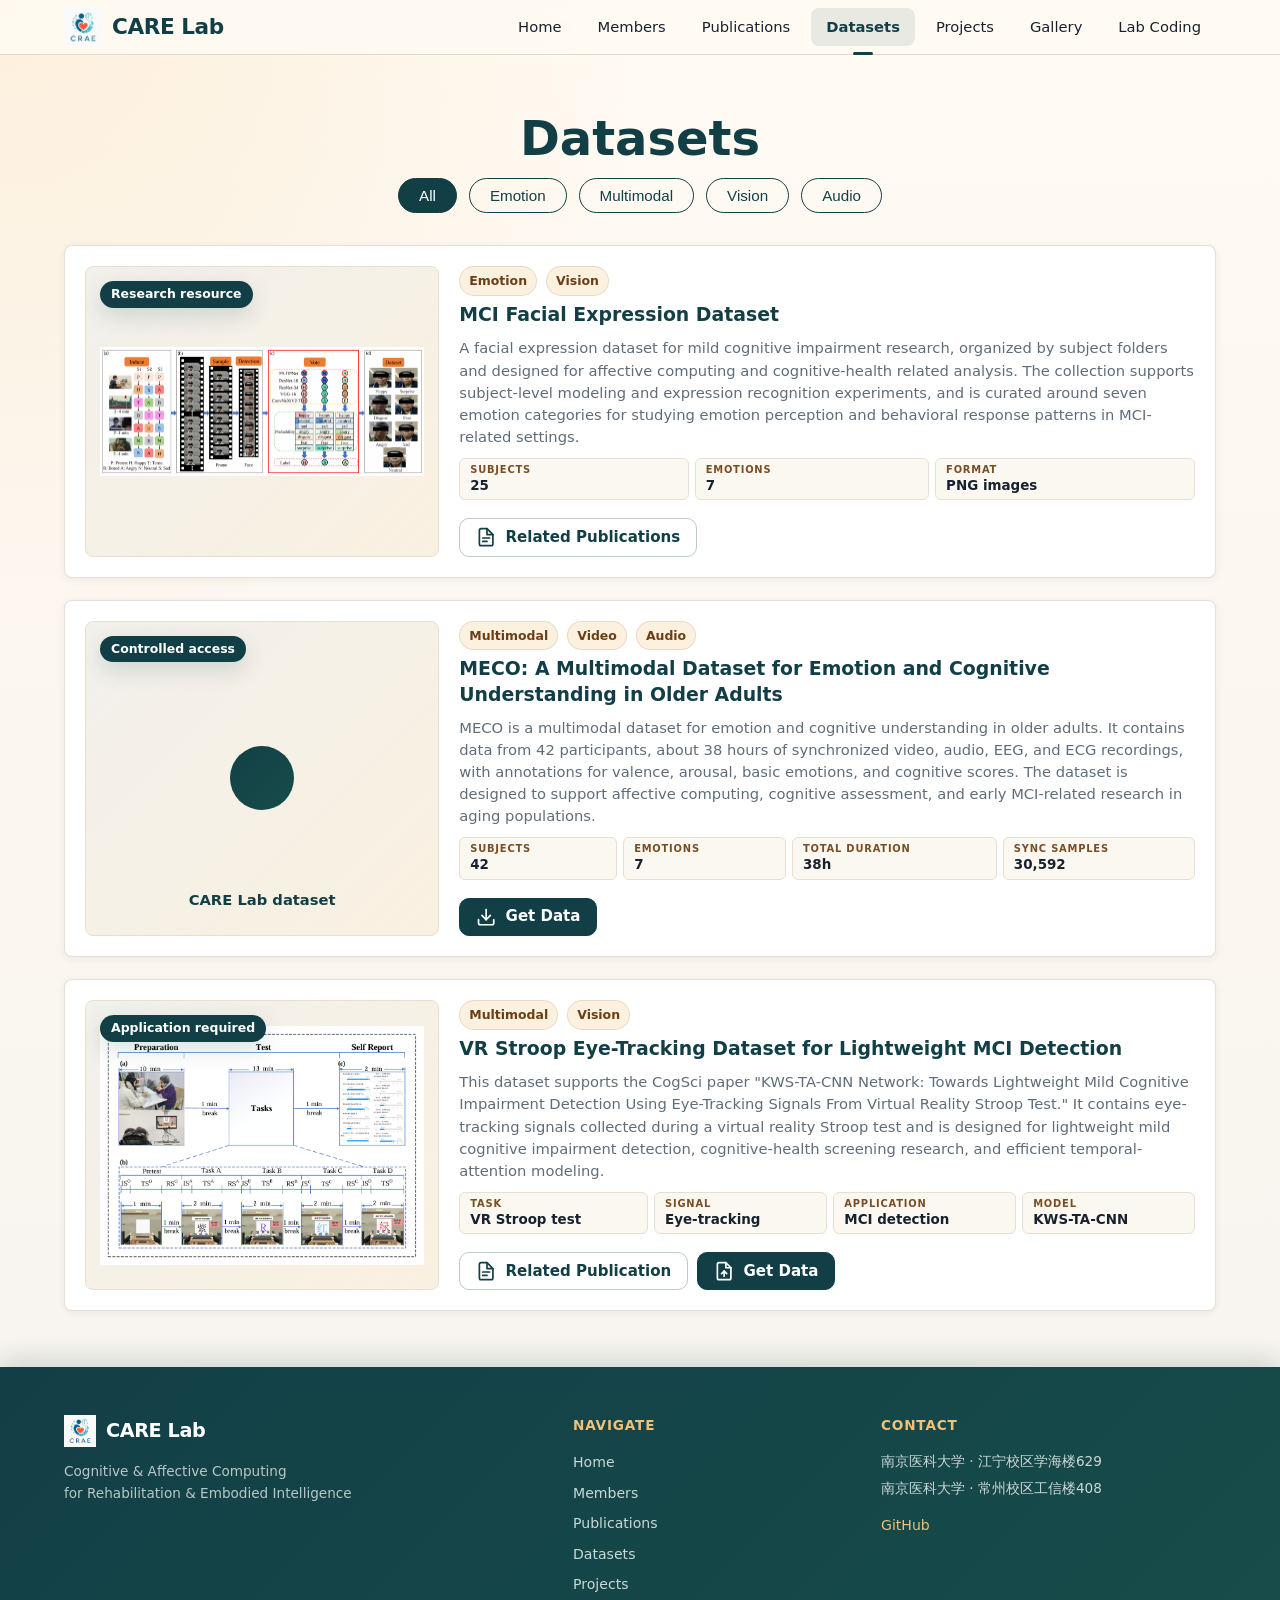
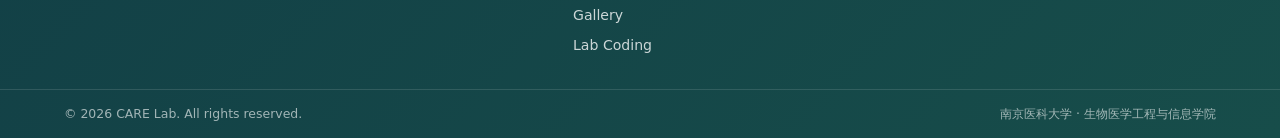
==== commit d17193e9: "style: update CSS for improved typography and adjust footer links; update publication and dataset de" ====
--- a/datasets.html
+++ b/datasets.html
@@ -16,12 +16,6 @@
         <section class="page-section">
             <div class="container">
                 <h1 class="page-title">Datasets</h1>
-                <p class="page-subtitle">Multimodal resources for affective computing, rehabilitation, and cognitive assessment.</p>
-                <div class="dataset-summary" aria-label="Dataset catalog summary">
-                    <span>3 datasets</span>
-                    <span>Controlled access</span>
-                    <span>Research use</span>
-                </div>
                 <div class="filter-bar">
                     <button class="filter-btn active">All</button>
                     <button class="filter-btn">Emotion</button>
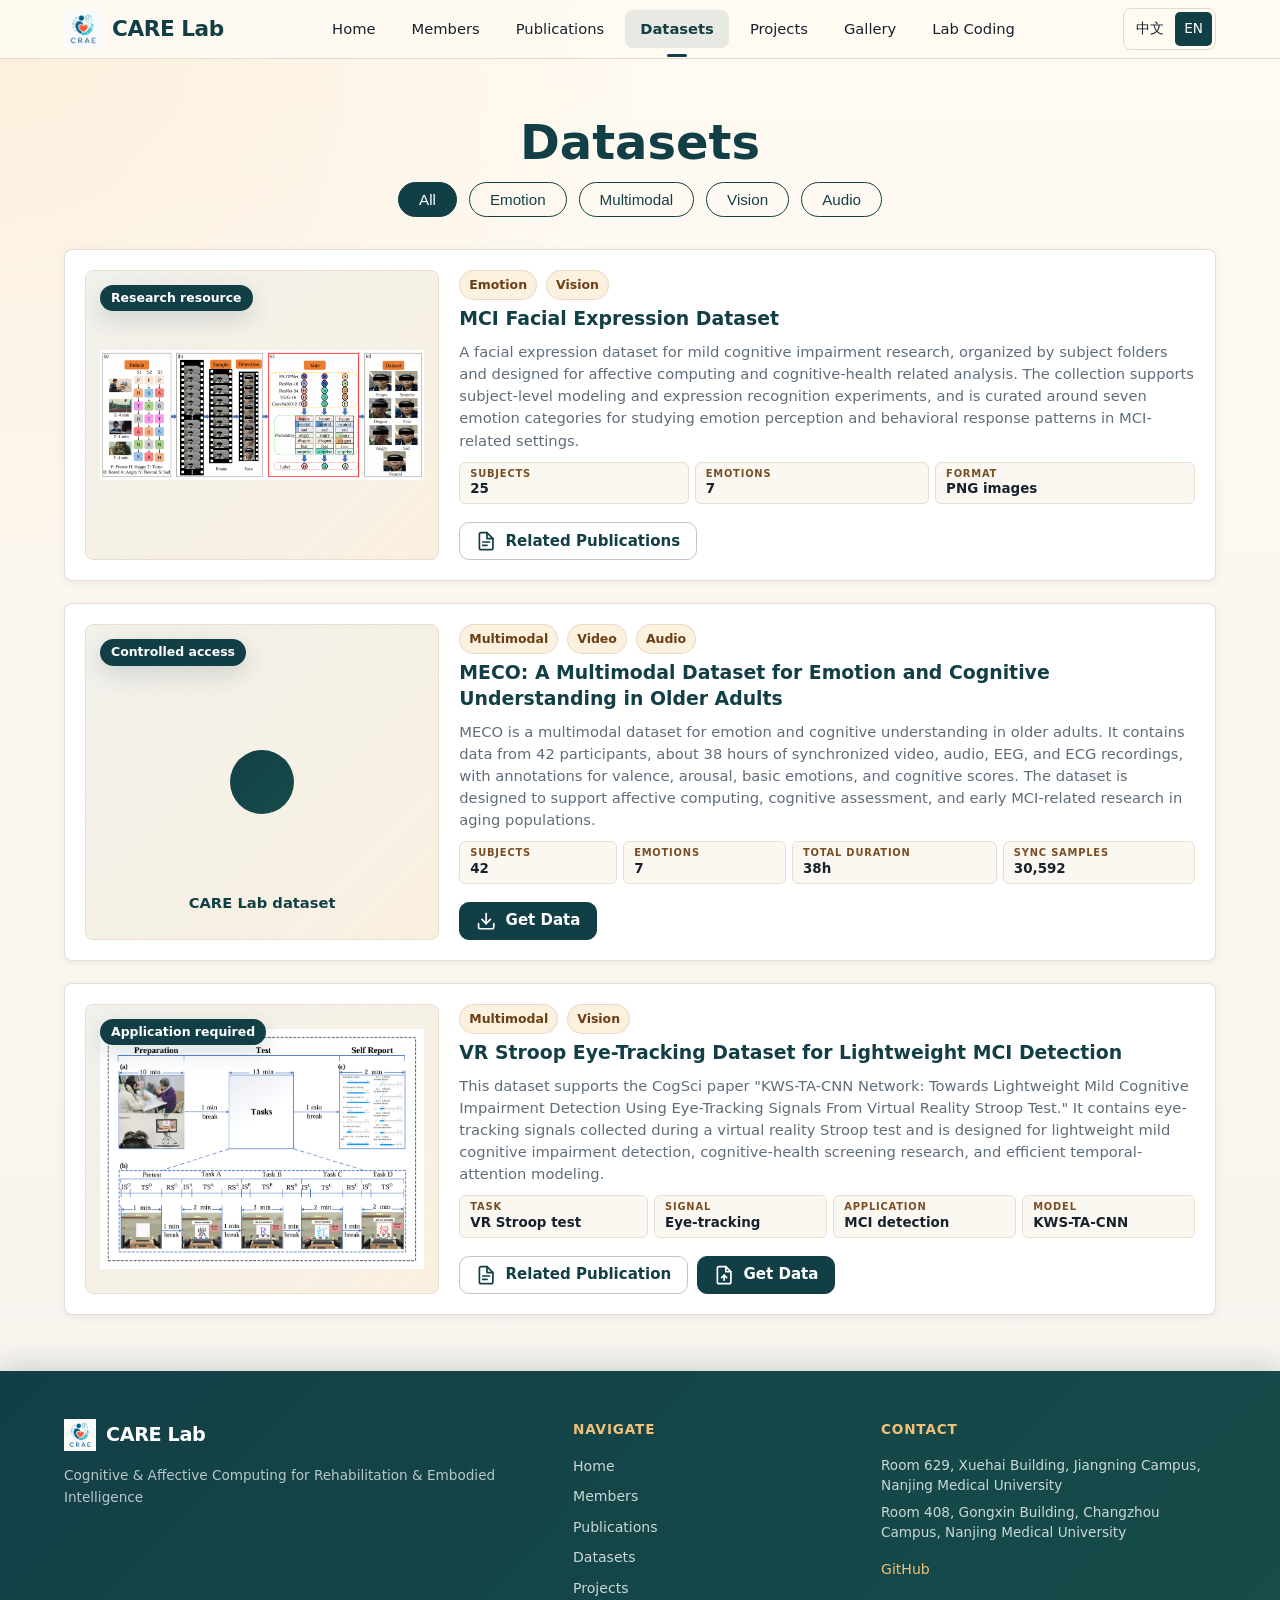
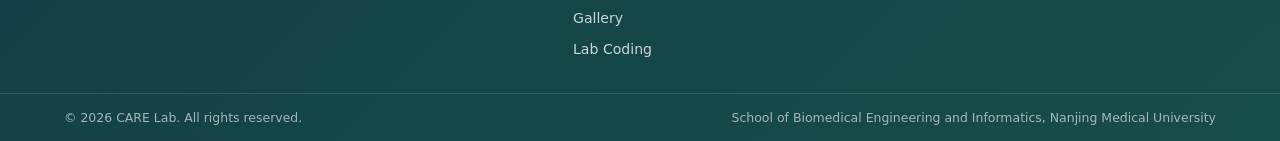
==== commit 87e04da7: "feat: implement language switch functionality and add translations for datasets" ====
--- a/datasets.html
+++ b/datasets.html
@@ -4,9 +4,10 @@
     <meta charset="UTF-8">
     <meta name="viewport" content="width=device-width, initial-scale=1.0">
     <meta name="color-scheme" content="light dark">
-    <title>Datasets - CARE Lab</title>
+    <script src="js/i18n.js?v=20261111"></script>
+    <title data-i18n="page.datasets">Datasets - CARE Lab</title>
     <link rel="icon" href="logo.png" type="image/png">
-    <link rel="stylesheet" href="css/common.css">
+    <link rel="stylesheet" href="css/common.css?v=20261111">
     <link rel="stylesheet" href="css/datasets.css">
 </head>
 <body data-page="datasets">
@@ -15,13 +16,13 @@
     <main>
         <section class="page-section">
             <div class="container">
-                <h1 class="page-title">Datasets</h1>
+                <h1 class="page-title" data-i18n="nav.datasets">Datasets</h1>
                 <div class="filter-bar">
-                    <button class="filter-btn active">All</button>
-                    <button class="filter-btn">Emotion</button>
-                    <button class="filter-btn">Multimodal</button>
-                    <button class="filter-btn">Vision</button>
-                    <button class="filter-btn">Audio</button>
+                    <button class="filter-btn active" data-filter="All" data-i18n="labels.All">All</button>
+                    <button class="filter-btn" data-filter="Emotion" data-i18n="labels.Emotion">Emotion</button>
+                    <button class="filter-btn" data-filter="Multimodal" data-i18n="labels.Multimodal">Multimodal</button>
+                    <button class="filter-btn" data-filter="Vision" data-i18n="labels.Vision">Vision</button>
+                    <button class="filter-btn" data-filter="Audio" data-i18n="labels.Audio">Audio</button>
                 </div>
                 <div class="dataset-grid"></div>
             </div>
@@ -32,22 +33,22 @@
         <div class="dataset-modal-panel" role="dialog" aria-modal="true" aria-labelledby="datasetAccessTitle">
             <div class="dataset-modal-header">
                 <div>
-                    <h2 class="dataset-modal-title" id="datasetAccessTitle">Dataset Access Application Form</h2>
-                    <p class="dataset-modal-note">Please print and complete this application form, then send the signed copy to <a href="mailto:shuai@stu.njmu.edu.cn">shuai@stu.njmu.edu.cn</a>.</p>
+                    <h2 class="dataset-modal-title" id="datasetAccessTitle" data-i18n="datasets.application">Dataset Access Application Form</h2>
+                    <p class="dataset-modal-note"><span data-i18n="datasets.applicationNote">Please print and complete this application form, then send the signed copy to</span> <a href="mailto:shuai@stu.njmu.edu.cn">shuai@stu.njmu.edu.cn</a>.</p>
                 </div>
-                <button class="dataset-modal-close" type="button" data-close-dataset-modal aria-label="Close">&times;</button>
+                <button class="dataset-modal-close" type="button" data-close-dataset-modal aria-label="Close" data-i18n-aria-label="common.close">&times;</button>
             </div>
             <div class="dataset-modal-actions">
-                <a class="dataset-modal-action" id="datasetApplicationOpenLink" href="info/datasets/license_1220.pdf" target="_blank" rel="noreferrer">Open PDF</a>
-                <a class="dataset-modal-action" href="mailto:shuai@stu.njmu.edu.cn">Email Completed Form</a>
+                <a class="dataset-modal-action" id="datasetApplicationOpenLink" href="info/datasets/license_1220.pdf" target="_blank" rel="noreferrer" data-i18n="datasets.openPdf">Open PDF</a>
+                <a class="dataset-modal-action" href="mailto:shuai@stu.njmu.edu.cn" data-i18n="datasets.email">Email Completed Form</a>
             </div>
-            <iframe class="dataset-modal-frame" id="datasetApplicationFrame" title="Dataset access application form"></iframe>
+            <iframe class="dataset-modal-frame" id="datasetApplicationFrame" title="Dataset access application form" data-i18n-title="datasets.frameTitle"></iframe>
         </div>
     </div>
 
     <div data-site-footer></div>
 
-    <script src="js/site.js"></script>
-    <script src="js/datasets.js"></script>
+    <script src="js/site.js?v=20261111"></script>
+    <script src="js/datasets.js?v=20261111"></script>
 </body>
 </html>
--- a/css/common.css
+++ b/css/common.css
@@ -236,6 +236,41 @@
 }
 
 /* === Footer === */
+.site-brand { flex-shrink: 0; }
+.site-nav__inner { gap: 12px; }
+.language-switch {
+    position: relative;
+    z-index: 1100;
+    display: inline-flex;
+    flex-shrink: 0;
+    gap: 2px;
+    padding: 3px;
+    border: 1px solid var(--border-color);
+    border-radius: 8px;
+}
+.language-switch button {
+    border: 0;
+    border-radius: 5px;
+    padding: 6px 9px;
+    background: transparent;
+    color: var(--text-color);
+    font: inherit;
+    font-size: 0.85rem;
+    cursor: pointer;
+}
+.language-switch button[aria-pressed="true"] {
+    background: var(--primary-color);
+    color: var(--white);
+}
+.language-switch button:focus-visible {
+    outline: 2px solid var(--primary-color);
+    outline-offset: 2px;
+}
+@media (max-width: 860px) {
+    .language-switch { margin-left: auto; }
+    .site-nav__hamburger { order: 3; flex-shrink: 0; }
+}
+
 .site-footer {
     z-index: 1000;
     color: var(--white);
